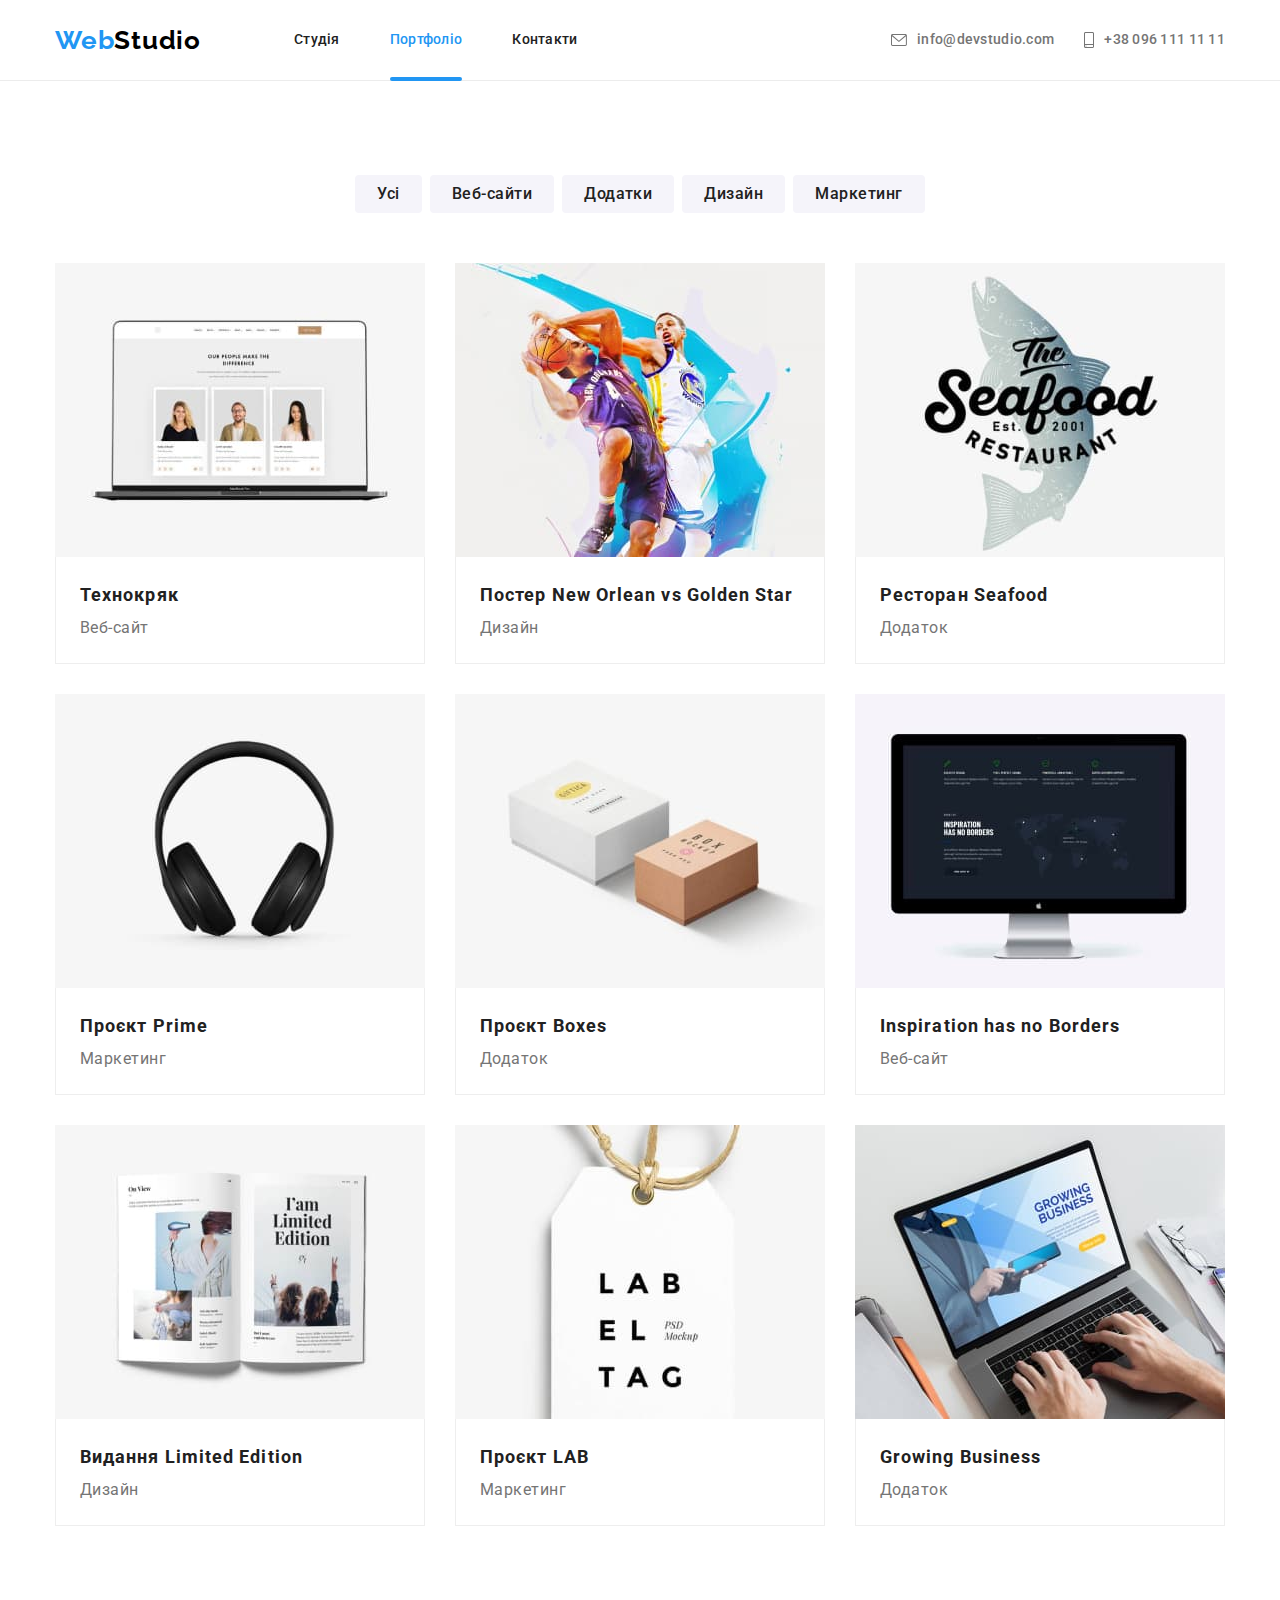
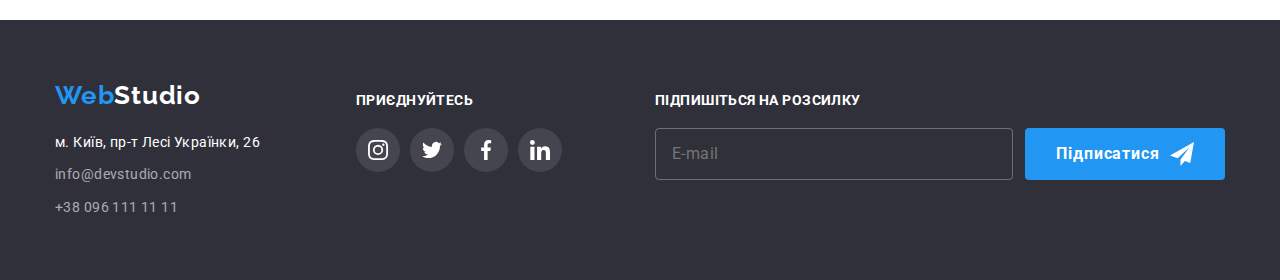
==== portfolio.html @ a0418345 "BEM subscribe classes" ====
<!DOCTYPE html>
<html lang="uk">
  <head>
    <meta charset="UTF-8" />
    <meta http-equiv="X-UA-Compatible" content="IE=edge" />
    <meta name="viewport" content="width=device-width, initial-scale=1.0" />
    <title>Портфоліо</title>
    <link
      rel="stylesheet"
      href="https://cdnjs.cloudflare.com/ajax/libs/modern-normalize/1.1.0/modern-normalize.min.css"
    />
    <link
      href="https://fonts.googleapis.com/css2?family=Raleway:wght@700&family=Roboto:wght@400;500;700;900&display=swap"
      rel="stylesheet"
    />
    <link rel="stylesheet" href="css/styles.css" />
  </head>
  <body>
    <header class="page-header">
      <div class="container page-header__container">
        <nav class="navigation">
          <a href="./index.html" class="logo"> Web<span class="logo--black-part">Studio</span> </a>

          <ul class="nav">
            <li class="nav__item">
              <a href="./index.html" class="nav__link">Студія</a>
            </li>
            <li class="nav__item">
              <a href="./portfolio.html" class="nav__link nav__link--current">Портфоліо</a>
            </li>
            <li class="nav__item"><a href="" class="nav__link">Контакти</a></li>
          </ul>
        </nav>

        <ul class="communication">
          <li class="communication__item">
            <a href="mailto:info@devstudio.com" class="communication__contact">
              <svg class="communication__icon" width="16px" height="12px">
                <use href="./images/icons.svg#envelope"></use></svg
              >info@devstudio.com</a
            >
          </li>
          <li class="communication__item">
            <a href="tel:+380961111111" class="communication__contact">
              <svg class="communication__icon" width="10px" height="16px">
                <use href="./images/icons.svg#smartphone"></use></svg
              >+38 096 111 11 11</a
            >
          </li>
        </ul>
      </div>
    </header>

    <!-- хххххххххххххххххххххххххх Головний контент сторінки хххххххххххххххххххххххххх -->
    <main>
      <section class="section">
        <div class="portfolio container">
          <h1 class="visually-hidden">Портфоліо</h1>

          <ul class="portfolio__filter">
            <li>
              <button type="button" class="portfolio__button">Усі</button>
            </li>
            <li>
              <button type="button" class="portfolio__button">Веб-сайти</button>
            </li>
            <li>
              <button type="button" class="portfolio__button">Додатки</button>
            </li>
            <li>
              <button type="button" class="portfolio__button">Дизайн</button>
            </li>
            <li>
              <button type="button" class="portfolio__button">Маркетинг</button>
            </li>
          </ul>

          <ul class="portfolio__list">
            <!-- хххххххххххххххххххххххххх -->
            <li class="portfolio__item">
              <div class="portfolio__overlay">
                <img
                  src="./images/web_tech-crack.jpg"
                  alt="Сторінка сайту зі списком людей"
                  width="370"
                  height="294"
                />
                <p class="portfolio__descr">
                  Ресурс пропонує комплексні пропозиції з різним рівнем функціоналу та сервісів. Все
                  це дозволить відвідувачу отримати вичерпні відомості про компанію чи приватну
                  особу.
                </p>
              </div>
              <div class="portfolio__label">
                <h2 class="portfolio__title">Технокряк</h2>
                <p class="portfolio__type">Веб-сайт</p>
              </div>
            </li>

            <!-- хххххххххххххххххххххххххх -->
            <li class="portfolio__item">
              <div class="portfolio__overlay">
                <img
                  src="./images/design_basketball-poster.jpg"
                  alt="Постер до змагань з баскетболу"
                  width="370"
                  height="294"
                />
                <p class="portfolio__descr">
                  Ресурс пропонує комплексні пропозиції з різним рівнем функціоналу та сервісів. Все
                  це дозволить відвідувачу отримати вичерпні відомості про компанію чи приватну
                  особу.
                </p>
              </div>
              <div class="portfolio__label">
                <h2 class="portfolio__title">Постер New Orlean vs Golden Star</h2>
                <p class="portfolio__type">Дизайн</p>
              </div>
            </li>

            <!-- хххххххххххххххххххххххххх -->
            <li class="portfolio__item">
              <div class="portfolio__overlay">
                <img
                  src="./images/application_seafood-restaurant.jpg"
                  alt="Логотип ресторану морської їжі"
                  width="370"
                  height="294"
                />
                <p class="portfolio__descr">
                  Ресурс пропонує комплексні пропозиції з різним рівнем функціоналу та сервісів. Все
                  це дозволить відвідувачу отримати вичерпні відомості про компанію чи приватну
                  особу.
                </p>
              </div>
              <div class="portfolio__label">
                <h2 class="portfolio__title">Ресторан Seafood</h2>
                <p class="portfolio__type">Додаток</p>
              </div>
            </li>

            <!-- хххххххххххххххххххххххххх -->
            <li class="portfolio__item">
              <div class="portfolio__overlay">
                <img
                  src="./images/marketing_prime-project.jpg"
                  alt="Чорні навушники"
                  width="370"
                  height="294"
                />
                <p class="portfolio__descr">
                  Ресурс пропонує комплексні пропозиції з різним рівнем функціоналу та сервісів. Все
                  це дозволить відвідувачу отримати вичерпні відомості про компанію чи приватну
                  особу.
                </p>
              </div>
              <div class="portfolio__label">
                <h2 class="portfolio__title">Проєкт Prime</h2>
                <p class="portfolio__type">Маркетинг</p>
              </div>
            </li>

            <!-- хххххххххххххххххххххххххх -->
            <li class="portfolio__item">
              <div class="portfolio__overlay">
                <img
                  src="./images/application_boxes-project.jpg"
                  alt="Дві мінімалістичні коробочки"
                  width="370"
                  height="294"
                />
                <p class="portfolio__descr">
                  Ресурс пропонує комплексні пропозиції з різним рівнем функціоналу та сервісів. Все
                  це дозволить відвідувачу отримати вичерпні відомості про компанію чи приватну
                  особу.
                </p>
              </div>
              <div class="portfolio__label">
                <h2 class="portfolio__title">Проєкт Boxes</h2>
                <p class="portfolio__type">Додаток</p>
              </div>
            </li>

            <!-- хххххххххххххххххххххххххх -->
            <li class="portfolio__item">
              <div class="portfolio__overlay">
                <img
                  src="./images/web_inspiration.jpg"
                  alt="Веб-сайт з крапками розташувань на мапі світу"
                  width="370"
                  height="294"
                />
                <p class="portfolio__descr">
                  Ресурс пропонує комплексні пропозиції з різним рівнем функціоналу та сервісів. Все
                  це дозволить відвідувачу отримати вичерпні відомості про компанію чи приватну
                  особу.
                </p>
              </div>
              <div class="portfolio__label">
                <h2 class="portfolio__title">Inspiration has no Borders</h2>
                <p class="portfolio__type">Веб-сайт</p>
              </div>
            </li>

            <!-- хххххххххххххххххххххххххх -->
            <li class="portfolio__item">
              <div class="portfolio__overlay">
                <img
                  src="./images/design_limited-edition.jpg"
                  alt="Відкритий журнал"
                  width="370"
                  height="294"
                />
                <p class="portfolio__descr">
                  Ресурс пропонує комплексні пропозиції з різним рівнем функціоналу та сервісів. Все
                  це дозволить відвідувачу отримати вичерпні відомості про компанію чи приватну
                  особу.
                </p>
              </div>
              <div class="portfolio__label">
                <h2 class="portfolio__title">Видання Limited Edition</h2>
                <p class="portfolio__type">Дизайн</p>
              </div>
            </li>

            <!-- хххххххххххххххххххххххххх -->
            <li class="portfolio__item">
              <div class="portfolio__overlay">
                <img
                  src="./images/marketing_lab-project.jpg"
                  alt="Біла бирка на мотузці"
                  width="370"
                  height="294"
                />
                <p class="portfolio__descr">
                  Ресурс пропонує комплексні пропозиції з різним рівнем функціоналу та сервісів. Все
                  це дозволить відвідувачу отримати вичерпні відомості про компанію чи приватну
                  особу.
                </p>
              </div>
              <div class="portfolio__label">
                <h2 class="portfolio__title">Проєкт LAB</h2>
                <p class="portfolio__type">Маркетинг</p>
              </div>
            </li>

            <!-- хххххххххххххххххххххххххх -->
            <li class="portfolio__item">
              <div class="portfolio__overlay">
                <img
                  src="./images/application_growing-business.jpg"
                  alt="Хтось друкує на сайті за ноутбуком"
                  width="370"
                  height="294"
                />
                <p class="portfolio__descr">
                  Ресурс пропонує комплексні пропозиції з різним рівнем функціоналу та сервісів. Все
                  це дозволить відвідувачу отримати вичерпні відомості про компанію чи приватну
                  особу.
                </p>
              </div>
              <div class="portfolio__label">
                <h2 class="portfolio__title">Growing Business</h2>
                <p class="portfolio__type">Додаток</p>
              </div>
            </li>
          </ul>
        </div>
      </section>
    </main>

    <!-- хххххххххххххххххххххххххх Підвал хххххххххххххххххххххххххх -->
    <footer class="page-footer">
      <div class="page-footer__container container">
        <div class="page-footer__address">
          <!-- хххххххххххххххххххххххххх Логотип -->
          <a href="./index.html" class="logo page-footer__logo">
            Web<span class="logo--white-part">Studio</span>
          </a>
          <address>
            <ul class="address__list">
              <!-- хххххххххххххххххххххххххх Розташування -->
              <li class="address__item">
                <a
                  href="https://www.google.com.ua/maps/search/м.+київ+пр-т+лесі+українки+26/@50.4266707,30.5363676,17z/data=!3m1!4b1?hl=uk"
                  target="_blank"
                  rel="noopener noreferrer"
                  class="address__location address__link"
                >
                  м. Київ, пр-т Лесі Українки, 26
                </a>
              </li>
              <!-- хххххххххххххххххххххххххх Контакти -->
              <li class="address__item">
                <a href="mailto:info@devstudio.com" class="address__link address__contact"
                  >info@devstudio.com</a
                >
              </li>
              <li class="address__item">
                <a href="tel:+380961111111" class="address__link address__contact"
                  >+38 096 111 11 11</a
                >
              </li>
            </ul>
          </address>
        </div>

        <!-- хххххххххххххххххххххххххх Приєднуйтесь -->
        <div class="page-footer__join">
          <h2 class="join__heading">приєднуйтесь</h2>
          <ul class="join-list">
            <!-- _______________instagram -->
            <li class="join__item">
              <a
                href="https://www.instagram.com/"
                target="_blank"
                rel="noopener noreferrer"
                class="join__link"
              >
                <svg class="join__icon">
                  <use href="./images/icons.svg#instagram" width="20px" height="20px"></use>
                </svg>
              </a>
            </li>
            <!-- _______________twitter -->
            <li class="join__item">
              <a
                href="https://twitter.com/"
                target="_blank"
                rel="noopener noreferrer"
                class="join__link"
              >
                <svg class="join__icon">
                  <use href="./images/icons.svg#twitter" width="20px" height="20px"></use>
                </svg>
              </a>
            </li>
            <!-- _______________facebook -->
            <li class="join__item">
              <a
                href="https://www.facebook.com/"
                target="_blank"
                rel="noopener noreferrer"
                class="join__link"
              >
                <svg class="join__icon">
                  <use href="./images/icons.svg#facebook" width="20px" height="20px"></use>
                </svg>
              </a>
            </li>
            <!-- _______________linkedin -->
            <li class="join__item">
              <a
                href="https://www.linkedin.com/"
                target="_blank"
                rel="noopener noreferrer"
                class="join__link"
              >
                <svg class="join__icon">
                  <use href="./images/icons.svg#linkedin" width="20px" height="20px"></use>
                </svg>
              </a>
            </li>
          </ul>
        </div>

        <!--  Підпишіться на розсилку  -->
        <div class="third-footer-container">
          <h2 class="subscribe-title">Підпишіться на розсилку</h2>

          <form class="subscribe-form">
            <label for="subscribe-email"></label>
            <input
              type="email"
              name="email"
              id="subscribe-email"
              placeholder="E-mail"
              class="subscribe-field"
            />
            <button type="submit" class="subscribe-button">
              <span>Підписатися</span>
              <svg class="send-icon">
                <use href="./images/icons.svg#send"></use>
              </svg>
            </button>
          </form>
        </div>
      </div>
    </footer>
  </body>
</html>
---- css/styles.css ----
/* css змінні */
:root {
  --main-color: #212121;
  --minor-color: #757575;
  --blue-accent: #2196f3;
  --bg-accent: #f5f4fa;

  --logo-white: #ffffff;
  --hover-text-accent: #ffffff;
  --secondary-bg: #2f303a;
  /* ----- */
  --transition: 250ms cubic-bezier(0.4, 0, 0.2, 1);
}

/* Анімація "літачок" */
@keyframes plane {
  0% {
    transform: translate(0);
    rotate: 0deg;
  }
  25% {
    transform: translate(200px, 80px);
    rotate: -90deg;
  }
  50% {
    transform: translate(200px, 80px);
    rotate: -180deg;
  }
  65% {
    transform: translate(150px, 65px);
    rotate: -240deg;
  }
  100% {
    transform: translate(0);
    rotate: -360deg;
  }
}

body {
  background-color: #ffffff;
  color: #212121;
  font-family: 'Roboto', sans-serif;
}

/* Сховані елементи */

.visually-hidden {
  /* display: none; */
  position: absolute;
  white-space: nowrap;
  width: 1px;
  height: 1px;
  overflow: hidden;
  border: 0;
  padding: 0;
  /* clip: rect(0 0 0 0); */
  /* clip-path: inset(50%); */
  margin: -1px;
}

.container {
  width: 100%;
  max-width: 1200px;
  margin: 0 auto;
  padding-right: 15px;
  padding-left: 15px;

  /* outline: 1px solid tomato; */
}

.section {
  padding-top: 94px;
  padding-bottom: 94px;

  /* outline: 1px solid chartreuse; */
}

/* Скидання параметрів елементів */
h1,
h2,
h3,
p {
  margin-top: 0;
  margin-bottom: 0;
}

ul,
li {
  margin-top: 0;
  margin-bottom: 0;
  padding-left: 0;
  list-style: none;
}

img {
  display: block;
}

/* --------------------Шапка сайту-------------------- */

.page-header {
  border-bottom: 1px solid #ececec;
}

.page-header__container {
  display: flex;
  justify-content: space-between;
  align-items: center;
}

.navigation {
  display: flex;
  align-items: center;
}

.logo {
  margin-right: 93px;

  text-decoration: none;
  font-family: 'Raleway', sans-serif;
  font-weight: 700;
  font-size: 26px;
  line-height: 1.19;
  letter-spacing: 0.03em;
  color: var(--blue-accent);
}

.logo--black-part {
  color: #000000;
}

.nav {
  display: flex;
  gap: 50px;
}

.nav__item {
  position: relative;
}

.nav__link {
  display: inline-block;
  padding-top: 32px;
  padding-bottom: 32px;

  font-weight: 500;
  font-size: 14px;
  line-height: 1.14;
  letter-spacing: 0.02em;
  text-decoration: none;
  color: var(--main-color);

  transition-property: color;
  transition-duration: 250ms;
  transition-timing-function: cubic-bezier(0.4, 0, 0.2, 1);
}

.nav__link:hover,
.nav__link:focus {
  color: var(--blue-accent);
}

.nav__link--current {
  color: var(--blue-accent);
}

.nav__link--current::after {
  content: '';

  position: absolute;
  bottom: -1px;
  left: 0;

  border-radius: 2px;
  width: 100%;
  height: 4px;

  background-color: var(--blue-accent);
}

.communication {
  display: flex;
  gap: 30px;
}

.communication__contact {
  font-weight: 500;
  font-size: 14px;
  line-height: 1.14;
  letter-spacing: 0.02em;
  text-decoration: none;

  color: var(--minor-color);
  display: flex;
  align-items: center;

  transition-property: color;
  transition-duration: 250ms;
  transition-timing-function: cubic-bezier(0.4, 0, 0.2, 1);
}

.communication__contact:hover,
.communication__contact:focus {
  color: var(--blue-accent);
}

.communication__icon {
  display: inline-block;
  margin-right: 10px;

  fill: var(--minor-color);

  transition-property: fill;
  transition-duration: 250ms;
  transition-timing-function: cubic-bezier(0.4, 0, 0.2, 1);
}

.communication__contact:hover .communication__icon,
.communication__contact:focus .communication__icon {
  fill: var(--blue-accent);
}

/* ---------- Головний контент студії ---------- */

/* ---------- Герой Hero */

.hero {
  margin-right: auto;
  margin-left: auto;
  max-width: 1600px;
  width: 100%;
  padding-top: 200px;
  padding-bottom: 200px;

  text-align: center;
  background-color: var(--secondary-bg);
  background-image: url(../images/team-work-bg.jpg),
    linear-gradient(to top, rgba(47, 48, 58, 0.4), rgba(47, 48, 58, 0.4));
  background-size: cover;
  background-repeat: no-repeat;
  background-position: right 50% bottom 50%;
}

.hero__heading {
  margin-top: 0;
  margin-bottom: 30px;

  color: var(--hover-text-accent);
  font-style: normal;
  font-weight: 900;
  font-size: 44px;
  line-height: 1.36;
  text-align: center;
  letter-spacing: 0.06em;
  text-transform: uppercase;
}

.hero__button {
  padding: 10px 32px;
  border: none;

  border-radius: 4px;
  font-family: inherit;
  font-weight: 700;
  font-size: 16px;
  line-height: 30px;
  text-align: center;
  letter-spacing: 0.06em;
  box-shadow: 0px 4px 4px rgba(0, 0, 0, 0.15);
  background-color: var(--blue-accent);
  color: var(--hover-text-accent);

  cursor: pointer;
  transition-property: background-color, color;
  transition-duration: 250ms;
  transition-timing-function: cubic-bezier(0.4, 0, 0.2, 1);
}

.hero__button:focus,
.hero__button:hover {
  background-color: #f5f4fa;
  color: inherit;
}

/* ---------- Особливості Features */

.features__list {
  display: flex;
  justify-content: space-between;
}

.features__item:not(:last-child) {
  margin-right: 30px;
}

.features__image-wrap {
  width: 270px;
  height: 120px;
  margin-bottom: 30px;
  padding: 25px 100px;
  border-radius: 4px;

  background-color: #f5f4fa;
}

.features__label {
  font-weight: 700;
  font-size: 14px;
  line-height: 16px;
  letter-spacing: 0.03em;
  text-transform: uppercase;
  color: var(--main-color);

  margin: 0;
  padding: 0;
}

.features__descr {
  font-weight: 400;
  font-size: 14px;
  line-height: 1.71;
  letter-spacing: 0.03em;
  color: var(--minor-color);

  margin-top: 10px;
  margin-bottom: 0;
  padding: 0;
}

/* ---------- Спеціалізації Specialization */

.specialization {
  padding-top: 0;
}

.specialization__container {
  flex-direction: column;
}

.specialization__heading {
  font-style: normal;
  font-weight: 700;
  font-size: 36px;
  line-height: 1.16;
  text-align: center;
  letter-spacing: 0.03em;
  color: var(--main-color);

  margin: 0;
}

.specialization__list {
  display: flex;
  gap: 30px;
  margin-top: 50px;
}

.specialization__item {
  position: relative;

  padding: 0;
}

.specialization__overlay {
  position: absolute;
  bottom: 0;
  left: 0;

  display: flex;
  justify-content: center;
  align-items: center;

  width: 100%;
  height: 70px;

  background-color: rgba(47, 48, 58, 0.8);
}

.specialization__label {
  font-weight: 700;
  font-size: 14px;
  line-height: 16px;
  text-align: center;
  letter-spacing: 0.03em;
  text-transform: uppercase;

  color: #ffffff;
}

/* ---------- Команда Team */

.team {
  background-color: var(--bg-accent);
}

.team__container {
  flex-direction: column;
}

.team__heading {
  font-style: normal;
  font-weight: 700;
  font-size: 36px;
  line-height: 1.16;
  text-align: center;
  letter-spacing: 0.03em;
  color: var(--main-color);

  margin-bottom: 50px;
}

.team__list {
  display: flex;
  justify-content: space-between;
  gap: 30px;
}

.team__member {
  background-color: var(--hover-text-accent);
  box-shadow: 0px 1px 3px rgba(0, 0, 0, 0.12), 0px 1px 1px rgba(0, 0, 0, 0.14),
    0px 2px 1px rgba(0, 0, 0, 0.2);
  border-radius: 0px 0px 4px 4px;
}

.team__card {
  padding: 30px;
}

.team__name {
  font-style: normal;
  font-weight: 500;
  font-size: 16px;
  line-height: 1.18;
  text-align: center;
  letter-spacing: 0.03em;
  color: var(--main-color);

  margin-bottom: 10px;
}

.team__position {
  font-weight: 400;
  font-size: 16px;
  line-height: 19px;
  text-align: center;
  letter-spacing: 0.03em;
  color: var(--minor-color);

  margin-bottom: 16px;
}

/* xxxxx xxxxx Іконки соц-мереж команди */

.team__soc-list {
  display: flex;
  justify-content: center;
  gap: 10px;
}

/* .team__soc-network {
  display: flex;
  justify-content: center;
  align-items: center;
  background-color: teal;
} */

.team__soc-link {
  display: flex;
  justify-content: center;
  align-items: center;

  width: 44px;
  height: 44px;
  border-radius: 50%;

  /* background-color: tomato; */

  transition-property: background-color;
  transition-duration: 250ms;
  transition-timing-function: cubic-bezier(0.4, 0, 0.2, 1);
}

.team__soc-link:hover,
.team__soc-link:focus {
  background-color: var(--blue-accent);
}

.team__soc-icon {
  width: 20px;
  height: 20px;

  fill: #afb1b8;

  transition-property: fill;
  transition-duration: 250ms;
  transition-timing-function: cubic-bezier(0.4, 0, 0.2, 1);
}

.team__soc-link:hover .team__soc-icon,
.team__soc-link:focus .team__soc-icon {
  fill: white;
}

/* ---------- Клієнти Clients */

.clients__heading {
  font-style: normal;
  font-weight: 700;
  font-size: 36px;
  line-height: 1.16;
  text-align: center;
  letter-spacing: 0.03em;
  color: var(--main-color);

  margin-bottom: 50px;
}

.clients__list {
  display: flex;
  justify-content: center;
  gap: 30px;
}

.clients__link {
  width: 170px;
  height: 92px;
  display: flex;
  justify-content: center;
  align-items: center;
  border-radius: 4px;
  border: #afb1b8 solid 1px;

  transition-property: border-color;
  transition-duration: 250ms;
  transition-timing-function: cubic-bezier(0.4, 0, 0.2, 1);
}

.clients__logo {
  width: 160px;
  height: 60px;

  fill: #afb1b8;

  transition-property: fill;
  transition-duration: 250ms;
  transition-timing-function: cubic-bezier(0.4, 0, 0.2, 1);
}

.clients__link:hover,
.clients__link:focus {
  border: var(--blue-accent) 1px solid;
}

.clients__link:hover .clients__logo,
.clients__link:focus .clients__logo {
  fill: var(--blue-accent);
}

/* ---------- Головний контент портфоліо ---------- */

.portfolio {
  display: flex;
  flex-direction: column;
}

/* __________ Фільтр */

.portfolio__filter {
  display: flex;
  justify-content: center;
  gap: 8px;
}

.portfolio__button {
  padding: 6px 22px;

  font-family: inherit;
  font-weight: 500;
  font-size: 16px;
  line-height: 1.62;
  text-align: center;
  letter-spacing: 0.03em;
  color: var(--main-color);
  background-color: var(--bg-accent);
  border: none;
  border-radius: 4px;

  cursor: pointer;
  transition-property: color, background-color, box-shadow;
  transition-duration: 250ms;
  transition-timing-function: cubic-bezier(0.4, 0, 0.2, 1);
}

.portfolio__button:hover,
.portfolio__button:focus {
  background-color: var(--blue-accent);
  color: var(--hover-text-accent);
  box-shadow: 0px 3px 1px rgba(0, 0, 0, 0.1), 0px 1px 2px rgba(0, 0, 0, 0.08),
    0px 2px 2px rgba(0, 0, 0, 0.12);
}

/* __________ Портфоліо */

.portfolio__list {
  margin-top: 50px;
  display: flex;
  flex-wrap: wrap;
  gap: 30px;
}

.portfolio__item {
  flex-basis: calc((100% - 68px) / 3);

  transition-property: box-shadow;
  transition-duration: 250ms;
  transition-timing-function: cubic-bezier(0.4, 0, 0.2, 1);
}

.portfolio__item:hover {
  box-shadow: 0px 1px 1px rgba(0, 0, 0, 0.12), 0px 4px 4px rgba(0, 0, 0, 0.06),
    1px 4px 6px rgba(0, 0, 0, 0.16);
}

.portfolio__overlay {
  position: relative;

  overflow: hidden;
}

.portfolio__descr {
  position: absolute;
  top: 0;
  left: 0;
  transform: translateY(101%);

  width: 100%;
  height: 100%;
  padding: 63px 24px;

  font-weight: 400;
  font-size: 18px;
  line-height: calc(28 / 18);
  letter-spacing: 0.03em;

  color: #ffffff;
  background-color: rgba(33, 150, 243, 0.9);

  transition-property: transform;
  transition-duration: 250ms;
  transition-timing-function: cubic-bezier(0.4, 0, 0.2, 1);
}

.portfolio__item:hover .portfolio__descr {
  transform: translateY(0%);
}

.portfolio__label {
  padding: 20px 24px;
  border: 1px solid #eeeeee;
  border-top: none;
}

.portfolio__title {
  font-weight: 700;
  font-size: 18px;
  line-height: 2;
  letter-spacing: 0.06em;
}

.portfolio__type {
  color: var(--minor-color);
  font-size: 16px;
  line-height: 1.87;
  letter-spacing: 0.03em;
}

/* ---------- Підвал Footer ---------- */

.page-footer {
  background-color: var(--secondary-bg);
  padding-top: 60px;
  padding-bottom: 60px;
}

.page-footer__container {
  display: flex;
}

.page-footer__address {
  display: flex;
  flex-direction: column;

  max-width: 231px;
  width: 100%;
}

.page-footer__logo {
  display: block;
  margin-bottom: 20px;
}

.logo--white-part {
  color: var(--logo-white);
}

.address__item:not(:last-child) {
  margin-bottom: 9px;
}

.address__link {
  text-decoration: none;
  font-style: normal;
  font-weight: 400;
  font-size: 14px;
  line-height: 1.71;
  letter-spacing: 0.03em;

  transition-property: color;
  transition-duration: 250ms;
  transition-timing-function: cubic-bezier(0.4, 0, 0.2, 1);
}

.address__link:focus,
.address__link:hover {
  color: var(--blue-accent);
}

.address__location {
  color: #ffffff;
}

.address__contact {
  color: rgba(255, 255, 255, 0.6);
}

/* Приєднуйтесь */

.page-footer__join {
  margin-top: 12px;
  margin-left: 70px;
}

.join__heading {
  font-weight: 700;
  font-size: 14px;
  line-height: 16px;
  letter-spacing: 0.03em;
  text-transform: uppercase;

  color: #ffffff;
  margin-bottom: 20px;
}

.join-list {
  display: flex;
  gap: 10px;
}

.join__link {
  display: flex;
  width: 44px;
  height: 44px;
  background-color: rgba(255, 255, 255, 0.1);
  border-radius: 50%;
  justify-content: center;
  align-items: center;

  transition-property: background-color;
  transition-duration: 250ms;
  transition-timing-function: cubic-bezier(0.4, 0, 0.2, 1);
}

.join__link:hover,
.join__link:focus {
  background-color: var(--blue-accent);
}

.join__icon {
  width: 20px;
  height: 20px;
  fill: #ffffff;
}

/* ---------- Підпишіться на розсилку ---------- */

.third-footer-container {
  margin-left: 93px;
  margin-top: 12px;

  width: 100%;
}

.subscribe-title {
  margin-bottom: 20px;

  font-size: 14px;
  line-height: calc(16 / 14);
  letter-spacing: 0.03em;
  text-transform: uppercase;
  color: #ffffff;
}

.subscribe-form {
  display: flex;
  justify-content: space-between;
}

.subscribe-field {
  margin-right: 12px;
  padding: 15px 16px;
  width: 358px;

  font-size: 16px;
  line-height: calc(20 / 16);
  letter-spacing: 0.03em;
  color: rgba(255, 255, 255);

  border: 1px solid rgba(255, 255, 255, 0.3);
  border-radius: 4px;
  background-color: transparent;

  transition-property: border;
  transition-duration: 250ms;
  transition-timing-function: var(--transition);
}

.subscribe-field:focus {
  outline: transparent;
  border: 1px solid var(--blue-accent);
}

.subscribe-button {
  display: flex;
  justify-content: center;
  align-items: center;

  width: 200px;
  padding: 10px 28px;
  border-radius: 4px;
  border: none;

  font-weight: 700;
  font-size: 16px;
  line-height: 30px;
  letter-spacing: 0.06em;
  background-color: var(--blue-accent);
  color: #ffffff;

  cursor: pointer;
  transition-property: background-color, border;
  transition-duration: 250ms;
  transition-timing-function: var(--transition);
}

.subscribe-button:hover,
.subscribe-button:focus {
  background-color: rgba(255, 255, 255, 0.1);
}

.subscribe-button:focus {
  outline: transparent;
  border: 1px solid var(--blue-accent);
}

.send-icon {
  margin-left: 10px;
  width: 24px;
  height: 24px;

  fill: #ffffff;

  transform-origin: center;
  transition-property: fill;
  transition-duration: 250ms;
  transition-timing-function: var(--transition);
}

.subscribe-button:hover .send-icon {
  fill: var(--blue-accent);
}

.subscribe-button:focus .send-icon {
  fill: var(--blue-accent);

  animation-name: plane;
  animation-duration: 1750ms;
  animation-timing-function: linear;
  animation-fill-mode: forwards;
}

/* ----------------------Модальне вікно */

.backdrop {
  position: fixed;
  top: 0;
  left: 0;

  width: 100%;
  height: 100%;
  background-color: rgba(0, 0, 0, 0.2);

  transition-property: visibility, opacity;
  transition-duration: 250ms;
  transition-timing-function: cubic-bezier(0.4, 0, 0.2, 1);
}

.backdrop.is-hidden {
  visibility: hidden;
  opacity: 0;
  pointer-events: none;

  transition-property: visibility, opacity;
  transition-duration: 250ms;
  transition-timing-function: cubic-bezier(0.4, 0, 0.2, 1);
}

.backdrop.is-hidden .modal {
  transform: translate(100%, -100%) rotate(360deg) scale(0);
}

.modal {
  position: absolute;
  top: 50%;
  left: 50%;
  transform: translate(-50%, -50%);

  padding: 40px;
  width: 528px;
  min-height: 581px;

  background-color: #ffffff;
  border-radius: 4px;

  transition: transform var(--transition);
}

.modal-close-button {
  position: absolute;
  top: 8px;
  right: 8px;

  display: flex;
  justify-content: center;
  align-items: center;

  width: 30px;
  height: 30px;

  /* background-color: teal; */
  border-width: 1px;
  border-style: solid;
  border-color: rgba(0, 0, 0, 0.1);
  background-color: #fff;
  border-radius: 50%;
  cursor: pointer;

  transition-property: background-color;
  transition-duration: 250ms;
  transition-timing-function: var(--transition);
}

.close-icon {
  width: 18px;
  height: 18px;

  fill: #000000;

  transition-property: fill;
  transition-duration: 250ms;
  transition-timing-function: var(--transition);
}

.modal-close-button:hover,
.modal-close-button:focus {
  background-color: #ffffff;
}

.modal-close-button:hover .close-icon,
.modal-close-button:focus .close-icon {
  fill: var(--blue-accent);
}

/* ---------------- Форми модалки ---------------- */

.modal-title {
  margin-bottom: 12px;
  /* font-weight: 700; */
  font-size: 20px;
  line-height: calc(23 / 20);
  text-align: center;
  letter-spacing: 0.03em;
}

.form-wrap {
  position: relative;

  display: flex;
  flex-direction: column;
}

.form-wrap:not(:last-child) {
  margin-bottom: 10px;
}

.label-title {
  margin-bottom: 4px;

  font-weight: 400;
  font-size: 12px;
  line-height: 14px;
  letter-spacing: 0.01em;
  color: var(--minor-color);
}

.input-wrap {
  position: relative;

  /* width: 100%; */
}

.input-field {
  padding: 11px 42px;
  border: 1px solid rgba(33, 33, 33, 0.2);
  border-radius: 4px;
  width: 100%;

  transition-property: border;
  transition-duration: 250ms;
  transition-timing-function: var(--transition);
}

.input-field:focus {
  outline: transparent;
  border: 1px solid var(--blue-accent);
}

.input-icon {
  position: absolute;
  bottom: 50%;
  left: 12px;
  width: 18px;
  height: 18px;

  transform: translateY(50%);

  transition-property: fill;
  transition-duration: 250ms;
  transition-timing-function: var(--transition);
}

.input-field:focus + .input-icon {
  fill: var(--blue-accent);
}

/* Коментар Comment */

.form-wrap:nth-child(4) {
  margin-bottom: 20px;
}

.comment-box {
  height: 120px;
  padding: 12px 16px;
  resize: none;
  border: 1px solid rgba(33, 33, 33, 0.2);
  border-radius: 4px;

  font-weight: 400;
  font-size: 12px;
  line-height: calc(14 / 12);
  letter-spacing: 0.01em;
  color: rgba(117, 117, 117);

  transition-property: border;
  transition-duration: 250ms;
  transition-timing-function: var(--transition);
}

.comment-box::placeholder {
  color: rgba(117, 117, 117, 0.5);
}

.comment-box:focus {
  outline: transparent;
  border: 1px solid var(--blue-accent);
}

/* Чекбокс Checkbox */

.checkbox-wrap {
  text-align: center;
  margin-bottom: 30px;

  user-select: none;
}

.checkbox-label {
  color: var(--minor-color);
  font-weight: 400;
  font-size: 14px;
  line-height: 1.71;
  letter-spacing: 0.03em;
}

.checkbox-tick.visually-hidden {
  transform: translate(9px, 20px);
}

.check-back {
  display: inline-flex;
  justify-content: center;
  align-items: center;

  margin-right: 3px;
  width: 16px;
  height: 15px;
  border-radius: 4px;
  border: 2px solid #000000;

  background-color: transparent;
}

.checkbox-tick:checked + .check-back {
  border-color: var(--blue-accent);
  background-color: var(--blue-accent);
}

.checkbox-icon {
  fill: transparent;
  width: 100%;
  height: 100%;
}

.checkbox-tick:checked + .check-back svg {
  fill: #ffffff;
}

.checkbox-policy {
  font-weight: 400;
  font-size: 14px;
  line-height: 1.71;
  letter-spacing: 0.03em;
  color: var(--blue-accent);
}

/* Submit button Кнопка підтвердження btn */

.modal-submit-button {
  display: block;
  margin-left: auto;
  margin-right: auto;
  padding: 10px 52px;
  border-radius: 4px;
  border: none;

  font-weight: 700;
  font-size: 16px;
  line-height: calc(30 / 16);
  letter-spacing: 0.06em;
  background-color: var(--blue-accent);
  color: #ffffff;
  box-shadow: 0px 4px 4px rgba(0, 0, 0, 0.15);

  cursor: pointer;
}
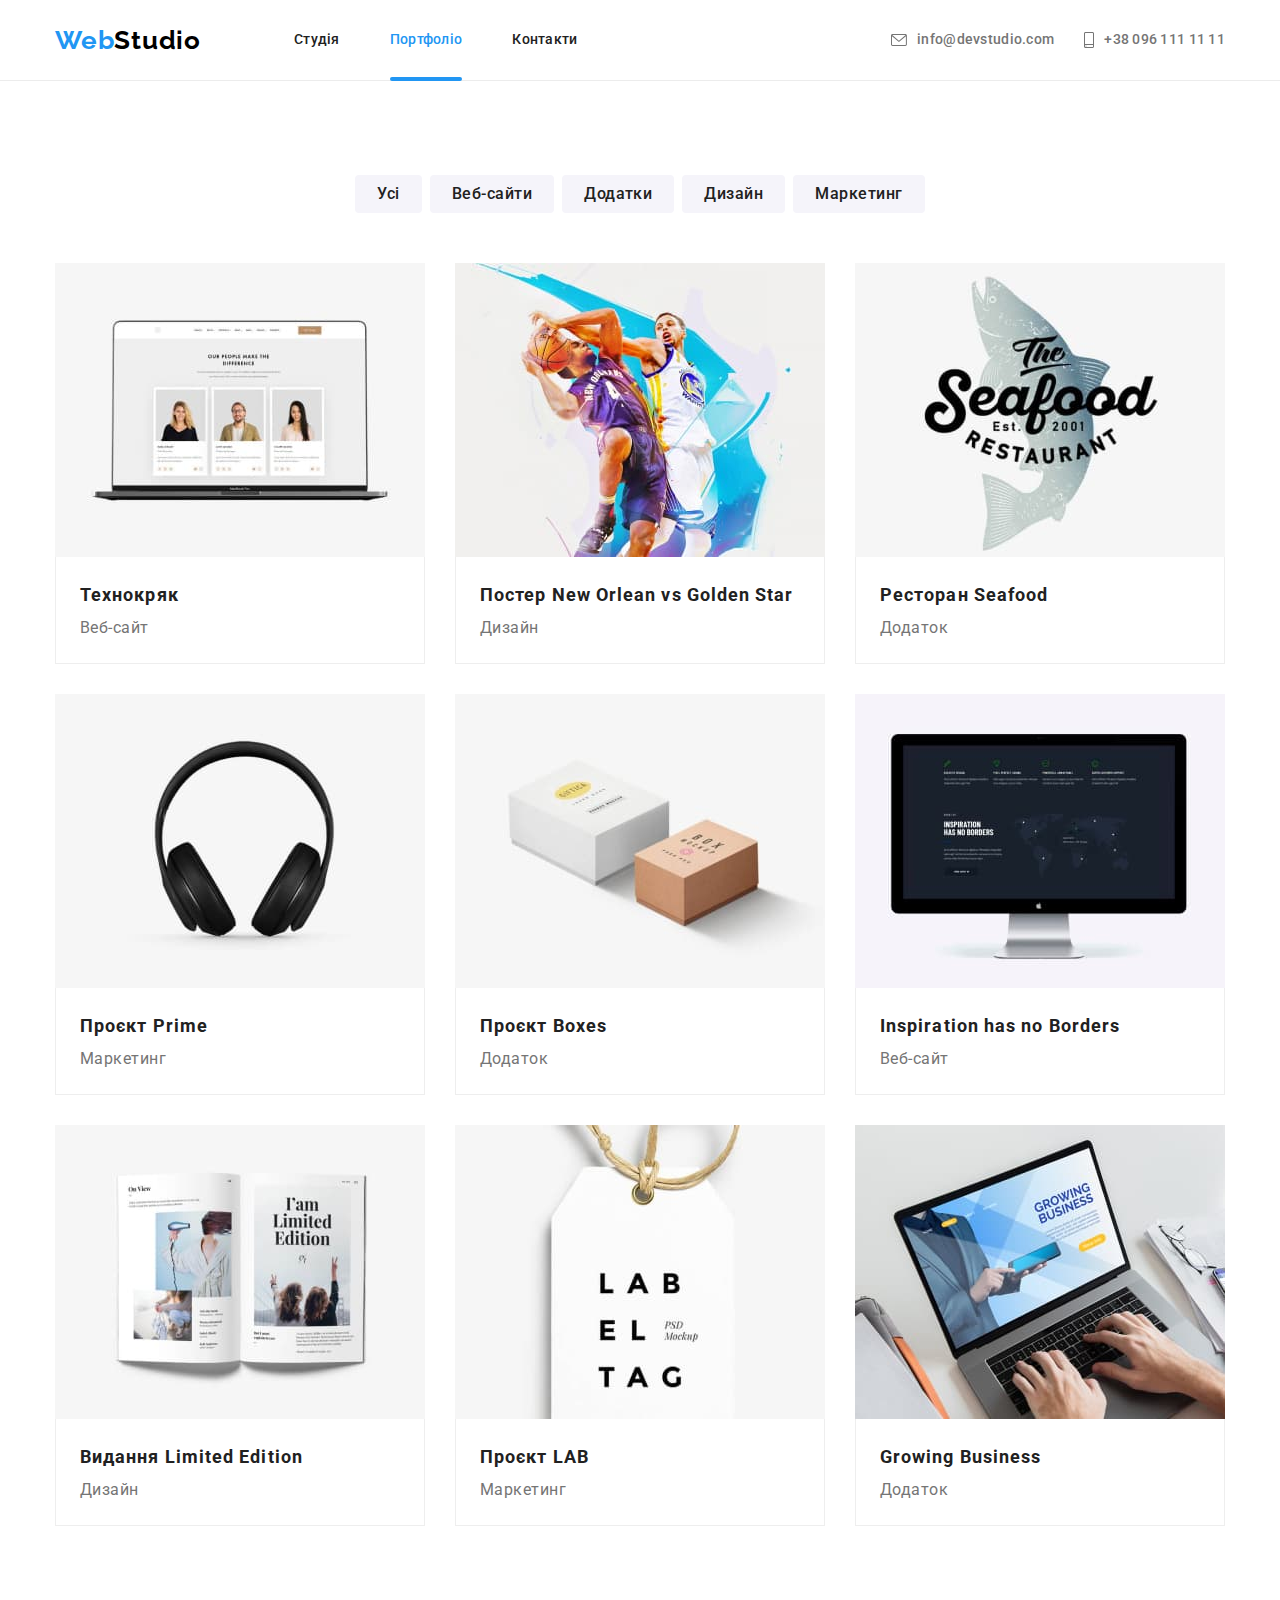
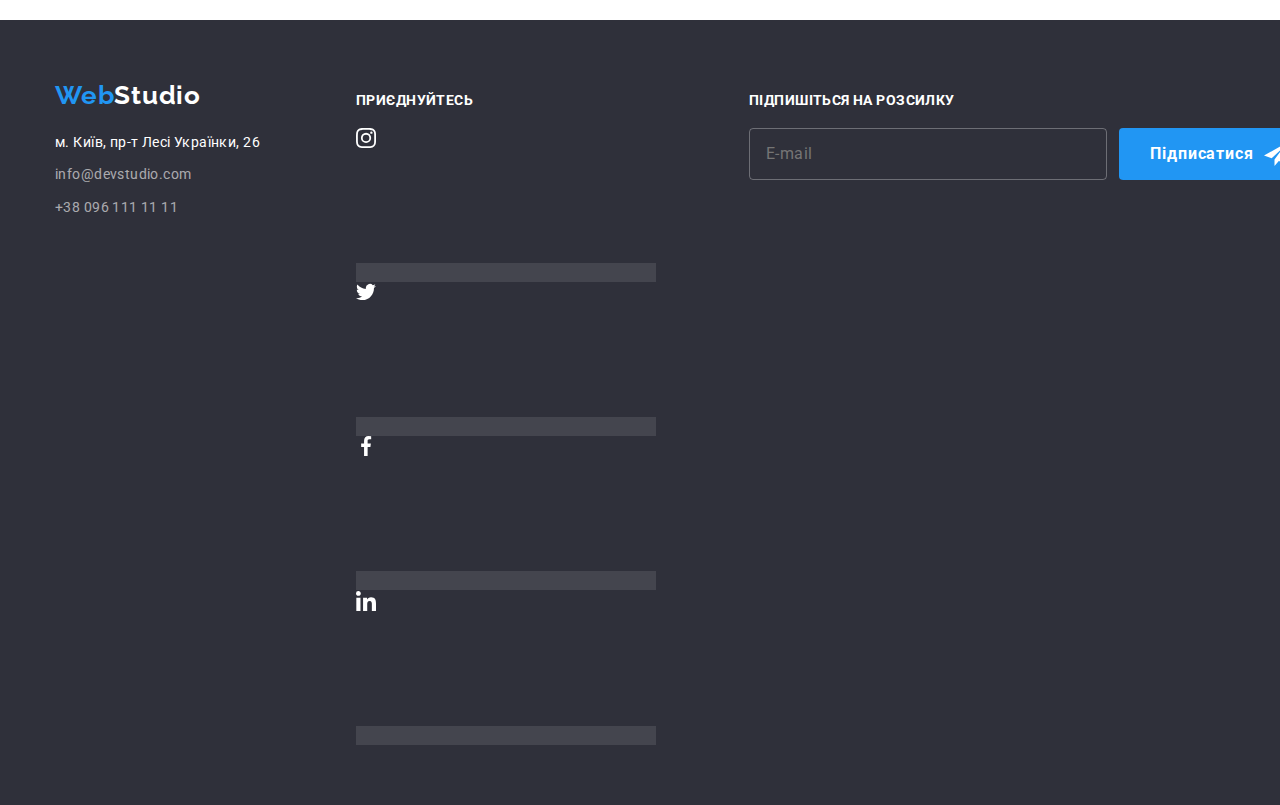
==== commit e29a0ba4: "соціальні мережі в компоненти" ====
--- a/portfolio.html
+++ b/portfolio.html
@@ -13,6 +13,7 @@
       href="https://fonts.googleapis.com/css2?family=Raleway:wght@700&family=Roboto:wght@400;500;700;900&display=swap"
       rel="stylesheet"
     />
+    <link rel="stylesheet" href="./css/main.min.css" />
     <link rel="stylesheet" href="css/styles.css" />
   </head>
   <body>
@@ -54,30 +55,30 @@
     <!-- хххххххххххххххххххххххххх Головний контент сторінки хххххххххххххххххххххххххх -->
     <main>
       <section class="section">
-        <div class="portfolio container">
+        <div class="container portfolio__container">
           <h1 class="visually-hidden">Портфоліо</h1>
 
-          <ul class="portfolio__filter">
-            <li>
-              <button type="button" class="portfolio__button">Усі</button>
-            </li>
-            <li>
-              <button type="button" class="portfolio__button">Веб-сайти</button>
-            </li>
-            <li>
-              <button type="button" class="portfolio__button">Додатки</button>
-            </li>
-            <li>
-              <button type="button" class="portfolio__button">Дизайн</button>
-            </li>
-            <li>
-              <button type="button" class="portfolio__button">Маркетинг</button>
+          <ul class="filter">
+            <li>
+              <button type="button" class="filter__button button">Усі</button>
+            </li>
+            <li>
+              <button type="button" class="filter__button button">Веб-сайти</button>
+            </li>
+            <li>
+              <button type="button" class="filter__button button">Додатки</button>
+            </li>
+            <li>
+              <button type="button" class="filter__button button">Дизайн</button>
+            </li>
+            <li>
+              <button type="button" class="filter__button button">Маркетинг</button>
             </li>
           </ul>
 
-          <ul class="portfolio__list">
-            <!-- хххххххххххххххххххххххххх -->
-            <li class="portfolio__item">
+          <ul class="portfolio">
+            <!-- хххххххххххххххххххххххххх -->
+            <li class="portfolio__card">
               <div class="portfolio__overlay">
                 <img
                   src="./images/web_tech-crack.jpg"
@@ -98,7 +99,7 @@
             </li>
 
             <!-- хххххххххххххххххххххххххх -->
-            <li class="portfolio__item">
+            <li class="portfolio__card">
               <div class="portfolio__overlay">
                 <img
                   src="./images/design_basketball-poster.jpg"
@@ -119,7 +120,7 @@
             </li>
 
             <!-- хххххххххххххххххххххххххх -->
-            <li class="portfolio__item">
+            <li class="portfolio__card">
               <div class="portfolio__overlay">
                 <img
                   src="./images/application_seafood-restaurant.jpg"
@@ -140,7 +141,7 @@
             </li>
 
             <!-- хххххххххххххххххххххххххх -->
-            <li class="portfolio__item">
+            <li class="portfolio__card">
               <div class="portfolio__overlay">
                 <img
                   src="./images/marketing_prime-project.jpg"
@@ -161,7 +162,7 @@
             </li>
 
             <!-- хххххххххххххххххххххххххх -->
-            <li class="portfolio__item">
+            <li class="portfolio__card">
               <div class="portfolio__overlay">
                 <img
                   src="./images/application_boxes-project.jpg"
@@ -182,7 +183,7 @@
             </li>
 
             <!-- хххххххххххххххххххххххххх -->
-            <li class="portfolio__item">
+            <li class="portfolio__card">
               <div class="portfolio__overlay">
                 <img
                   src="./images/web_inspiration.jpg"
@@ -203,7 +204,7 @@
             </li>
 
             <!-- хххххххххххххххххххххххххх -->
-            <li class="portfolio__item">
+            <li class="portfolio__card">
               <div class="portfolio__overlay">
                 <img
                   src="./images/design_limited-edition.jpg"
@@ -224,7 +225,7 @@
             </li>
 
             <!-- хххххххххххххххххххххххххх -->
-            <li class="portfolio__item">
+            <li class="portfolio__card">
               <div class="portfolio__overlay">
                 <img
                   src="./images/marketing_lab-project.jpg"
@@ -245,7 +246,7 @@
             </li>
 
             <!-- хххххххххххххххххххххххххх -->
-            <li class="portfolio__item">
+            <li class="portfolio__card">
               <div class="portfolio__overlay">
                 <img
                   src="./images/application_growing-business.jpg"
@@ -270,11 +271,11 @@
     </main>
 
     <!-- хххххххххххххххххххххххххх Підвал хххххххххххххххххххххххххх -->
-    <footer class="page-footer">
-      <div class="page-footer__container container">
-        <div class="page-footer__address">
+    <footer class="footer">
+      <div class="footer__container container">
+        <div class="address">
           <!-- хххххххххххххххххххххххххх Логотип -->
-          <a href="./index.html" class="logo page-footer__logo">
+          <a href="./index.html" class="logo footer__logo">
             Web<span class="logo--white-part">Studio</span>
           </a>
           <address>
@@ -306,9 +307,9 @@
         </div>
 
         <!-- хххххххххххххххххххххххххх Приєднуйтесь -->
-        <div class="page-footer__join">
+        <div class="join">
           <h2 class="join__heading">приєднуйтесь</h2>
-          <ul class="join-list">
+          <ul class="join__list">
             <!-- _______________instagram -->
             <li class="join__item">
               <a
@@ -365,21 +366,21 @@
         </div>
 
         <!--  Підпишіться на розсилку  -->
-        <div class="third-footer-container">
-          <h2 class="subscribe-title">Підпишіться на розсилку</h2>
-
-          <form class="subscribe-form">
+        <div class="subscribe">
+          <h2 class="subscribe__heading">Підпишіться на розсилку</h2>
+
+          <form class="subscribe__form">
             <label for="subscribe-email"></label>
             <input
               type="email"
               name="email"
               id="subscribe-email"
               placeholder="E-mail"
-              class="subscribe-field"
+              class="subscribe__field"
             />
-            <button type="submit" class="subscribe-button">
+            <button type="submit" class="subscribe__button button">
               <span>Підписатися</span>
-              <svg class="send-icon">
+              <svg class="subscribe__icon">
                 <use href="./images/icons.svg#send"></use>
               </svg>
             </button>
--- a/css/main.min.css
+++ b/css/main.min.css
@@ -0,0 +1 @@
+body{background-color:#fff;color:#212121;font-family:"Roboto",sans-serif}@keyframes plane{0%{transform:translate(0);rotate:0deg}25%{transform:translate(200px, 80px);rotate:-90deg}50%{transform:translate(200px, 80px);rotate:-180deg}65%{transform:translate(150px, 65px);rotate:-240deg}100%{transform:translate(0);rotate:-360deg}}.section{padding-top:94px;padding-bottom:94px}h1,h2,h3,p{margin-top:0;margin-bottom:0}ul,li{margin-top:0;margin-bottom:0;padding-left:0;list-style:none}img{display:block}.container{width:100%;max-width:1200px;margin:0 auto;padding-right:15px;padding-left:15px}.visually-hidden{position:absolute;white-space:nowrap;width:1px;height:1px;overflow:hidden;border:0;padding:0;margin:-1px}.logo{margin-right:93px;text-decoration:none;font-family:"Raleway",sans-serif;font-weight:700;font-size:26px;line-height:1.19;letter-spacing:.03em;color:#2196f3}.logo--black-part{color:#000}.logo--white-part{color:#fff}.button{border:none;border-radius:4px;font-family:inherit;font-size:16px;background-color:#2196f3;color:#fff;cursor:pointer}.soc-networks{display:flex;justify-content:center;gap:10px}.soc-networks__link{display:flex;justify-content:center;align-items:center;width:44px;height:44px;border-radius:50%;transition-property:background-color;transition-duration:250ms;transition-timing-function:cubic-bezier(0.4, 0, 0.2, 1)}.soc-networks__link:hover,.soc-networks__link:focus{background-color:#2196f3}.soc-networks__icon{width:20px;height:20px;fill:#afb1b8;transition-property:fill;transition-duration:250ms;transition-timing-function:cubic-bezier(0.4, 0, 0.2, 1)}.soc-networks__link:hover .soc-networks__icon,.soc-networks__link:focus .soc-networks__icon{fill:#fff}.page-header{border-bottom:1px solid #ececec}.page-header__container{display:flex;justify-content:space-between;align-items:center}.navigation{display:flex;align-items:center}.nav{display:flex;gap:50px}.nav__item{position:relative}.nav__link{display:inline-block;padding-top:32px;padding-bottom:32px;font-weight:500;font-size:14px;line-height:1.14;letter-spacing:.02em;text-decoration:none;color:#212121;transition-property:color;transition-duration:250ms;transition-timing-function:cubic-bezier(0.4, 0, 0.2, 1)}.nav__link:hover,.nav__link:focus{color:#2196f3}.nav__link--current{color:#2196f3}.nav__link--current::after{content:"";position:absolute;bottom:-1px;left:0;border-radius:2px;width:100%;height:4px;background-color:#2196f3}.communication{display:flex;gap:30px}.communication__contact{font-weight:500;font-size:14px;line-height:1.14;letter-spacing:.02em;text-decoration:none;color:#757575;display:flex;align-items:center;transition-property:color;transition-duration:250ms;transition-timing-function:cubic-bezier(0.4, 0, 0.2, 1)}.communication__contact:hover,.communication__contact:focus{color:#2196f3}.communication__icon{display:inline-block;margin-right:10px;fill:#757575;transition-property:fill;transition-duration:250ms;transition-timing-function:cubic-bezier(0.4, 0, 0.2, 1)}.communication__contact:hover .communication__icon,.communication__contact:focus .communication__icon{fill:#2196f3}.hero{margin-right:auto;margin-left:auto;max-width:1600px;width:100%;padding-top:200px;padding-bottom:200px;text-align:center;background-color:#2f303a;background-image:url(../images/team-work-bg.jpg),linear-gradient(to top, rgba(47, 48, 58, 0.4), rgba(47, 48, 58, 0.4));background-size:cover;background-repeat:no-repeat;background-position:right 50% bottom 50%}.hero__heading{margin-bottom:30px;color:#fff;font-style:normal;font-weight:900;font-size:44px;line-height:1.36;text-align:center;letter-spacing:.06em;text-transform:uppercase}.hero__button{padding:10px 32px;font-weight:700;line-height:30px;letter-spacing:.06em;box-shadow:0px 4px 4px rgba(0,0,0,.15);transition-property:background-color,color;transition-duration:250ms;transition-timing-function:cubic-bezier(0.4, 0, 0.2, 1)}.hero__button:focus,.hero__button:hover{background-color:#f5f4fa;color:inherit}.features__list{display:flex;justify-content:space-between}.features__item:not(:last-child){margin-right:30px}.features__image-wrap{width:270px;height:120px;margin-bottom:30px;padding:25px 100px;border-radius:4px;background-color:#f5f4fa}.features__label{font-weight:700;font-size:14px;line-height:16px;letter-spacing:.03em;text-transform:uppercase;color:#212121;margin:0;padding:0}.features__descr{font-weight:400;font-size:14px;line-height:1.71;letter-spacing:.03em;color:#757575;margin-top:10px;margin-bottom:0;padding:0}.specialization{padding-top:0}.specialization__container{flex-direction:column}.main-heading{font-size:36px;line-height:1.16;text-align:center;letter-spacing:.03em;color:#212121;margin-bottom:50px}.specialization__list{display:flex;gap:30px}.specialization__item{position:relative;padding:0}.specialization__overlay{position:absolute;bottom:0;left:0;display:flex;justify-content:center;align-items:center;width:100%;height:70px;background-color:rgba(47,48,58,.8)}.specialization__label{font-weight:700;font-size:14px;line-height:16px;text-align:center;letter-spacing:.03em;text-transform:uppercase;color:#fff}.team{background-color:#f5f4fa}.team__container{flex-direction:column}.team__list{display:flex;justify-content:space-between;gap:30px}.team__member{background-color:#fff;box-shadow:0px 1px 3px rgba(0,0,0,.12),0px 1px 1px rgba(0,0,0,.14),0px 2px 1px rgba(0,0,0,.2);border-radius:0px 0px 4px 4px}.team__card{padding:30px}.team__name{font-style:normal;font-weight:500;font-size:16px;line-height:1.18;text-align:center;letter-spacing:.03em;color:#212121;margin-bottom:10px}.team__position{font-weight:400;font-size:16px;line-height:19px;text-align:center;letter-spacing:.03em;color:#757575;margin-bottom:16px}.clients__list{display:flex;justify-content:center;gap:30px}.clients__link{width:170px;height:92px;display:flex;justify-content:center;align-items:center;border-radius:4px;border:#afb1b8 solid 1px;transition-property:border-color;transition-duration:250ms;transition-timing-function:cubic-bezier(0.4, 0, 0.2, 1)}.clients__logo{width:160px;height:60px;fill:#afb1b8;transition-property:fill;transition-duration:250ms;transition-timing-function:cubic-bezier(0.4, 0, 0.2, 1)}.clients__link:hover,.clients__link:focus{border:#2196f3 1px solid}.clients__link:hover .clients__logo,.clients__link:focus .clients__logo{fill:#2196f3}.portfolio__container{display:flex;flex-direction:column}.filter{display:flex;justify-content:center;gap:8px}.filter__button{padding:6px 22px;font-weight:500;line-height:1.62;letter-spacing:.03em;color:#212121;background-color:#f5f4fa;transition-property:color,background-color,box-shadow;transition-duration:250ms;transition-timing-function:cubic-bezier(0.4, 0, 0.2, 1)}.filter__button:hover,.filter__button:focus{background-color:#2196f3;color:#fff;box-shadow:0px 3px 1px rgba(0,0,0,.1),0px 1px 2px rgba(0,0,0,.08),0px 2px 2px rgba(0,0,0,.12)}.portfolio{margin-top:50px;display:flex;flex-wrap:wrap;gap:30px}.portfolio__card{flex-basis:calc((100% - 68px)/3);transition-property:box-shadow;transition-duration:250ms;transition-timing-function:cubic-bezier(0.4, 0, 0.2, 1)}.portfolio__card:hover{box-shadow:0px 1px 1px rgba(0,0,0,.12),0px 4px 4px rgba(0,0,0,.06),1px 4px 6px rgba(0,0,0,.16)}.portfolio__overlay{position:relative;overflow:hidden}.portfolio__descr{position:absolute;top:0;left:0;transform:translateY(101%);width:100%;height:100%;padding:63px 24px;font-weight:400;font-size:18px;line-height:1.5555555556;letter-spacing:.03em;color:#fff;background-color:rgba(33,150,243,.9);transition-property:transform;transition-duration:250ms;transition-timing-function:cubic-bezier(0.4, 0, 0.2, 1)}.portfolio__card:hover .portfolio__descr{transform:translateY(0%)}.portfolio__label{padding:20px 24px;border:1px solid #eee;border-top:none}.portfolio__title{font-weight:700;font-size:18px;line-height:2;letter-spacing:.06em}.portfolio__type{color:#757575;font-size:16px;line-height:1.87;letter-spacing:.03em}.footer{background-color:#2f303a;padding-top:60px;padding-bottom:60px}.footer__container{display:flex}.footer__logo{width:100%;margin-bottom:20px}.address{display:flex;flex-direction:column;max-width:231px;width:100%}.address__item:not(:last-child){margin-bottom:9px}.address__link{text-decoration:none;font-style:normal;font-weight:400;font-size:14px;line-height:1.71;letter-spacing:.03em;transition-property:color;transition-duration:250ms;transition-timing-function:cubic-bezier(0.4, 0, 0.2, 1)}.address__link:focus,.address__link:hover{color:#2196f3}.address__location{color:#fff}.address__contact{color:rgba(255,255,255,.6)}.join{margin-top:12px;margin-left:70px}.join__heading{margin-bottom:20px;font-weight:700;font-size:14px;line-height:1.1428571429;letter-spacing:.03em;text-transform:uppercase;color:#fff}.join__link{background-color:rgba(255,255,255,.1);transition-property:background-color;transition-duration:250ms;transition-timing-function:cubic-bezier(0.4, 0, 0.2, 1)}.join__icon{fill:#fff}.subscribe{margin-left:93px;margin-top:12px;width:100%}.subscribe__heading{margin-bottom:20px;font-size:14px;line-height:1.1428571429;letter-spacing:.03em;text-transform:uppercase;color:#fff}.subscribe__form{display:flex;justify-content:space-between}.subscribe__field{margin-right:12px;padding:15px 16px;width:358px;font-size:16px;line-height:1.25;letter-spacing:.03em;color:#fff;border:1px solid rgba(255,255,255,.3);border-radius:4px;background-color:rgba(0,0,0,0);transition-property:border;transition-duration:250ms;transition-timing-function:250ms cubic-bezier(0.4, 0, 0.2, 1)}.subscribe__field:focus{outline:rgba(0,0,0,0);border:1px solid #2196f3}.subscribe__button{display:flex;justify-content:center;align-items:center;width:200px;padding:10px 28px;font-weight:700;line-height:30px;letter-spacing:.06em;transition-property:background-color,border;transition-duration:250ms;transition-timing-function:250ms cubic-bezier(0.4, 0, 0.2, 1)}.subscribe__button:hover,.subscribe__button:focus{background-color:rgba(255,255,255,.1)}.subscribe__button:focus{outline:rgba(0,0,0,0);border:1px solid #2196f3}.subscribe__icon{margin-left:10px;width:24px;height:24px;fill:#fff;transform-origin:center;transition-property:fill;transition-duration:250ms;transition-timing-function:250ms cubic-bezier(0.4, 0, 0.2, 1)}.subscribe__button:hover .subscribe__icon{fill:#2196f3}.subscribe__button:focus .subscribe__icon{fill:#2196f3;animation-name:plane;animation-duration:1750ms;animation-timing-function:linear;animation-fill-mode:forwards}.backdrop{position:fixed;top:0;left:0;width:100%;height:100%;background-color:rgba(0,0,0,.2);transition-property:visibility,opacity;transition-duration:250ms;transition-timing-function:cubic-bezier(0.4, 0, 0.2, 1)}.backdrop.is-hidden{visibility:hidden;opacity:0;pointer-events:none;transition-property:visibility,opacity;transition-duration:250ms;transition-timing-function:cubic-bezier(0.4, 0, 0.2, 1)}.backdrop.is-hidden .modal{transform:translate(100%, -100%) rotate(360deg) scale(0)}.modal{position:absolute;top:50%;left:50%;transform:translate(-50%, -50%);padding:40px;width:528px;min-height:581px;background-color:#fff;border-radius:4px;transition:transform 250ms cubic-bezier(0.4, 0, 0.2, 1)}.modal__close-button{position:absolute;top:8px;right:8px;display:flex;justify-content:center;align-items:center;width:30px;height:30px;border-width:1px;border-style:solid;border-color:rgba(0,0,0,.1);background-color:#fff;border-radius:50%;cursor:pointer;transition-property:background-color;transition-duration:250ms;transition-timing-function:250ms cubic-bezier(0.4, 0, 0.2, 1)}.modal__close-button:hover,.modal__close-button:focus{background-color:#fff}.modal__close-icon{width:18px;height:18px;fill:#000;transition-property:fill;transition-duration:250ms;transition-timing-function:250ms cubic-bezier(0.4, 0, 0.2, 1)}.modal__close-button:hover .modal__close-icon,.modal__close-button:focus .modal__close-icon{fill:#2196f3}.modal__heading{margin-bottom:12px;font-size:20px;line-height:1.15;text-align:center;letter-spacing:.03em}.form__wrap{position:relative;display:flex;flex-direction:column}.form__wrap:not(:last-child){margin-bottom:10px}.form__lable{margin-bottom:4px;font-weight:400;font-size:12px;line-height:14px;letter-spacing:.01em;color:#757575}.modal__input{position:relative}.modal__field{padding:11px 42px;border:1px solid rgba(33,33,33,.2);border-radius:4px;width:100%;transition-property:border;transition-duration:250ms;transition-timing-function:250ms cubic-bezier(0.4, 0, 0.2, 1)}.modal__field:focus{outline:rgba(0,0,0,0);border:1px solid #2196f3}.modal__input-icon{position:absolute;bottom:50%;left:12px;width:18px;height:18px;transform:translateY(50%);transition-property:fill;transition-duration:250ms;transition-timing-function:250ms cubic-bezier(0.4, 0, 0.2, 1)}.modal__field:focus+.modal__input-icon{fill:#2196f3}.form__wrap:nth-child(4){margin-bottom:20px}.modal__comment{height:120px;padding:12px 16px;resize:none;border:1px solid rgba(33,33,33,.2);border-radius:4px;font-weight:400;font-size:12px;line-height:1.1666666667;letter-spacing:.01em;color:#757575;transition-property:border;transition-duration:250ms;transition-timing-function:250ms cubic-bezier(0.4, 0, 0.2, 1)}.modal__comment::placeholder{color:rgba(117,117,117,.5)}.modal__comment:focus{outline:rgba(0,0,0,0);border:1px solid #2196f3}.checkbox__wrap{text-align:center;margin-bottom:30px;user-select:none}.checkbox__label{color:#757575;font-weight:400;font-size:14px;line-height:1.71;letter-spacing:.03em}.checkbox__tick.visually-hidden{transform:translate(9px, 20px);outline:none}.checkbox__frame{display:inline-flex;justify-content:center;align-items:center;margin-right:3px;width:16px;height:15px;border-radius:4px;border:2px solid #000;background-color:rgba(0,0,0,0)}.checkbox__tick:checked+.checkbox__frame{border-color:#2196f3;background-color:#2196f3}.checkbox__icon{fill:rgba(0,0,0,0);width:100%;height:100%}.checkbox__tick:checked+.checkbox__frame svg{fill:#fff}.checkbox__policy{font-weight:400;font-size:14px;line-height:1.71;letter-spacing:.03em;color:#2196f3}.modal__button{display:block;margin-left:auto;margin-right:auto;padding:10px 52px;font-weight:700;line-height:1.87;letter-spacing:.06em;box-shadow:0px 4px 4px rgba(0,0,0,.15)}/*# sourceMappingURL=main.min.css.map */--- a/css/styles.css
+++ b/css/styles.css
@@ -1,1165 +1,23 @@
 /* css змінні */
-:root {
-  --main-color: #212121;
-  --minor-color: #757575;
-  --blue-accent: #2196f3;
-  --bg-accent: #f5f4fa;
-
-  --logo-white: #ffffff;
-  --hover-text-accent: #ffffff;
-  --secondary-bg: #2f303a;
-  /* ----- */
-  --transition: 250ms cubic-bezier(0.4, 0, 0.2, 1);
-}
-
-/* Анімація "літачок" */
-@keyframes plane {
-  0% {
-    transform: translate(0);
-    rotate: 0deg;
-  }
-  25% {
-    transform: translate(200px, 80px);
-    rotate: -90deg;
-  }
-  50% {
-    transform: translate(200px, 80px);
-    rotate: -180deg;
-  }
-  65% {
-    transform: translate(150px, 65px);
-    rotate: -240deg;
-  }
-  100% {
-    transform: translate(0);
-    rotate: -360deg;
-  }
-}
-
-body {
-  background-color: #ffffff;
-  color: #212121;
-  font-family: 'Roboto', sans-serif;
-}
-
-/* Сховані елементи */
-
-.visually-hidden {
-  /* display: none; */
-  position: absolute;
-  white-space: nowrap;
-  width: 1px;
-  height: 1px;
-  overflow: hidden;
-  border: 0;
-  padding: 0;
-  /* clip: rect(0 0 0 0); */
-  /* clip-path: inset(50%); */
-  margin: -1px;
-}
-
-.container {
-  width: 100%;
-  max-width: 1200px;
-  margin: 0 auto;
-  padding-right: 15px;
-  padding-left: 15px;
-
-  /* outline: 1px solid tomato; */
-}
-
-.section {
-  padding-top: 94px;
-  padding-bottom: 94px;
-
-  /* outline: 1px solid chartreuse; */
-}
-
-/* Скидання параметрів елементів */
-h1,
-h2,
-h3,
-p {
-  margin-top: 0;
-  margin-bottom: 0;
-}
-
-ul,
-li {
-  margin-top: 0;
-  margin-bottom: 0;
-  padding-left: 0;
-  list-style: none;
-}
-
-img {
-  display: block;
-}
 
 /* --------------------Шапка сайту-------------------- */
-
-.page-header {
-  border-bottom: 1px solid #ececec;
-}
-
-.page-header__container {
-  display: flex;
-  justify-content: space-between;
-  align-items: center;
-}
-
-.navigation {
-  display: flex;
-  align-items: center;
-}
-
-.logo {
-  margin-right: 93px;
-
-  text-decoration: none;
-  font-family: 'Raleway', sans-serif;
-  font-weight: 700;
-  font-size: 26px;
-  line-height: 1.19;
-  letter-spacing: 0.03em;
-  color: var(--blue-accent);
-}
-
-.logo--black-part {
-  color: #000000;
-}
-
-.nav {
-  display: flex;
-  gap: 50px;
-}
-
-.nav__item {
-  position: relative;
-}
-
-.nav__link {
-  display: inline-block;
-  padding-top: 32px;
-  padding-bottom: 32px;
-
-  font-weight: 500;
-  font-size: 14px;
-  line-height: 1.14;
-  letter-spacing: 0.02em;
-  text-decoration: none;
-  color: var(--main-color);
-
-  transition-property: color;
-  transition-duration: 250ms;
-  transition-timing-function: cubic-bezier(0.4, 0, 0.2, 1);
-}
-
-.nav__link:hover,
-.nav__link:focus {
-  color: var(--blue-accent);
-}
-
-.nav__link--current {
-  color: var(--blue-accent);
-}
-
-.nav__link--current::after {
-  content: '';
-
-  position: absolute;
-  bottom: -1px;
-  left: 0;
-
-  border-radius: 2px;
-  width: 100%;
-  height: 4px;
-
-  background-color: var(--blue-accent);
-}
-
-.communication {
-  display: flex;
-  gap: 30px;
-}
-
-.communication__contact {
-  font-weight: 500;
-  font-size: 14px;
-  line-height: 1.14;
-  letter-spacing: 0.02em;
-  text-decoration: none;
-
-  color: var(--minor-color);
-  display: flex;
-  align-items: center;
-
-  transition-property: color;
-  transition-duration: 250ms;
-  transition-timing-function: cubic-bezier(0.4, 0, 0.2, 1);
-}
-
-.communication__contact:hover,
-.communication__contact:focus {
-  color: var(--blue-accent);
-}
-
-.communication__icon {
-  display: inline-block;
-  margin-right: 10px;
-
-  fill: var(--minor-color);
-
-  transition-property: fill;
-  transition-duration: 250ms;
-  transition-timing-function: cubic-bezier(0.4, 0, 0.2, 1);
-}
-
-.communication__contact:hover .communication__icon,
-.communication__contact:focus .communication__icon {
-  fill: var(--blue-accent);
-}
 
 /* ---------- Головний контент студії ---------- */
 
 /* ---------- Герой Hero */
 
-.hero {
-  margin-right: auto;
-  margin-left: auto;
-  max-width: 1600px;
-  width: 100%;
-  padding-top: 200px;
-  padding-bottom: 200px;
-
-  text-align: center;
-  background-color: var(--secondary-bg);
-  background-image: url(../images/team-work-bg.jpg),
-    linear-gradient(to top, rgba(47, 48, 58, 0.4), rgba(47, 48, 58, 0.4));
-  background-size: cover;
-  background-repeat: no-repeat;
-  background-position: right 50% bottom 50%;
-}
-
-.hero__heading {
-  margin-top: 0;
-  margin-bottom: 30px;
-
-  color: var(--hover-text-accent);
-  font-style: normal;
-  font-weight: 900;
-  font-size: 44px;
-  line-height: 1.36;
-  text-align: center;
-  letter-spacing: 0.06em;
-  text-transform: uppercase;
-}
-
-.hero__button {
-  padding: 10px 32px;
-  border: none;
-
-  border-radius: 4px;
-  font-family: inherit;
-  font-weight: 700;
-  font-size: 16px;
-  line-height: 30px;
-  text-align: center;
-  letter-spacing: 0.06em;
-  box-shadow: 0px 4px 4px rgba(0, 0, 0, 0.15);
-  background-color: var(--blue-accent);
-  color: var(--hover-text-accent);
-
-  cursor: pointer;
-  transition-property: background-color, color;
-  transition-duration: 250ms;
-  transition-timing-function: cubic-bezier(0.4, 0, 0.2, 1);
-}
-
-.hero__button:focus,
-.hero__button:hover {
-  background-color: #f5f4fa;
-  color: inherit;
-}
-
 /* ---------- Особливості Features */
-
-.features__list {
-  display: flex;
-  justify-content: space-between;
-}
-
-.features__item:not(:last-child) {
-  margin-right: 30px;
-}
-
-.features__image-wrap {
-  width: 270px;
-  height: 120px;
-  margin-bottom: 30px;
-  padding: 25px 100px;
-  border-radius: 4px;
-
-  background-color: #f5f4fa;
-}
-
-.features__label {
-  font-weight: 700;
-  font-size: 14px;
-  line-height: 16px;
-  letter-spacing: 0.03em;
-  text-transform: uppercase;
-  color: var(--main-color);
-
-  margin: 0;
-  padding: 0;
-}
-
-.features__descr {
-  font-weight: 400;
-  font-size: 14px;
-  line-height: 1.71;
-  letter-spacing: 0.03em;
-  color: var(--minor-color);
-
-  margin-top: 10px;
-  margin-bottom: 0;
-  padding: 0;
-}
 
 /* ---------- Спеціалізації Specialization */
 
-.specialization {
-  padding-top: 0;
-}
-
-.specialization__container {
-  flex-direction: column;
-}
-
-.specialization__heading {
-  font-style: normal;
-  font-weight: 700;
-  font-size: 36px;
-  line-height: 1.16;
-  text-align: center;
-  letter-spacing: 0.03em;
-  color: var(--main-color);
-
-  margin: 0;
-}
-
-.specialization__list {
-  display: flex;
-  gap: 30px;
-  margin-top: 50px;
-}
-
-.specialization__item {
-  position: relative;
-
-  padding: 0;
-}
-
-.specialization__overlay {
-  position: absolute;
-  bottom: 0;
-  left: 0;
-
-  display: flex;
-  justify-content: center;
-  align-items: center;
-
-  width: 100%;
-  height: 70px;
-
-  background-color: rgba(47, 48, 58, 0.8);
-}
-
-.specialization__label {
-  font-weight: 700;
-  font-size: 14px;
-  line-height: 16px;
-  text-align: center;
-  letter-spacing: 0.03em;
-  text-transform: uppercase;
-
-  color: #ffffff;
-}
-
 /* ---------- Команда Team */
-
-.team {
-  background-color: var(--bg-accent);
-}
-
-.team__container {
-  flex-direction: column;
-}
-
-.team__heading {
-  font-style: normal;
-  font-weight: 700;
-  font-size: 36px;
-  line-height: 1.16;
-  text-align: center;
-  letter-spacing: 0.03em;
-  color: var(--main-color);
-
-  margin-bottom: 50px;
-}
-
-.team__list {
-  display: flex;
-  justify-content: space-between;
-  gap: 30px;
-}
-
-.team__member {
-  background-color: var(--hover-text-accent);
-  box-shadow: 0px 1px 3px rgba(0, 0, 0, 0.12), 0px 1px 1px rgba(0, 0, 0, 0.14),
-    0px 2px 1px rgba(0, 0, 0, 0.2);
-  border-radius: 0px 0px 4px 4px;
-}
-
-.team__card {
-  padding: 30px;
-}
-
-.team__name {
-  font-style: normal;
-  font-weight: 500;
-  font-size: 16px;
-  line-height: 1.18;
-  text-align: center;
-  letter-spacing: 0.03em;
-  color: var(--main-color);
-
-  margin-bottom: 10px;
-}
-
-.team__position {
-  font-weight: 400;
-  font-size: 16px;
-  line-height: 19px;
-  text-align: center;
-  letter-spacing: 0.03em;
-  color: var(--minor-color);
-
-  margin-bottom: 16px;
-}
 
 /* xxxxx xxxxx Іконки соц-мереж команди */
 
-.team__soc-list {
-  display: flex;
-  justify-content: center;
-  gap: 10px;
-}
-
-/* .team__soc-network {
-  display: flex;
-  justify-content: center;
-  align-items: center;
-  background-color: teal;
-} */
-
-.team__soc-link {
-  display: flex;
-  justify-content: center;
-  align-items: center;
-
-  width: 44px;
-  height: 44px;
-  border-radius: 50%;
-
-  /* background-color: tomato; */
-
-  transition-property: background-color;
-  transition-duration: 250ms;
-  transition-timing-function: cubic-bezier(0.4, 0, 0.2, 1);
-}
-
-.team__soc-link:hover,
-.team__soc-link:focus {
-  background-color: var(--blue-accent);
-}
-
-.team__soc-icon {
-  width: 20px;
-  height: 20px;
-
-  fill: #afb1b8;
-
-  transition-property: fill;
-  transition-duration: 250ms;
-  transition-timing-function: cubic-bezier(0.4, 0, 0.2, 1);
-}
-
-.team__soc-link:hover .team__soc-icon,
-.team__soc-link:focus .team__soc-icon {
-  fill: white;
-}
-
 /* ---------- Клієнти Clients */
-
-.clients__heading {
-  font-style: normal;
-  font-weight: 700;
-  font-size: 36px;
-  line-height: 1.16;
-  text-align: center;
-  letter-spacing: 0.03em;
-  color: var(--main-color);
-
-  margin-bottom: 50px;
-}
-
-.clients__list {
-  display: flex;
-  justify-content: center;
-  gap: 30px;
-}
-
-.clients__link {
-  width: 170px;
-  height: 92px;
-  display: flex;
-  justify-content: center;
-  align-items: center;
-  border-radius: 4px;
-  border: #afb1b8 solid 1px;
-
-  transition-property: border-color;
-  transition-duration: 250ms;
-  transition-timing-function: cubic-bezier(0.4, 0, 0.2, 1);
-}
-
-.clients__logo {
-  width: 160px;
-  height: 60px;
-
-  fill: #afb1b8;
-
-  transition-property: fill;
-  transition-duration: 250ms;
-  transition-timing-function: cubic-bezier(0.4, 0, 0.2, 1);
-}
-
-.clients__link:hover,
-.clients__link:focus {
-  border: var(--blue-accent) 1px solid;
-}
-
-.clients__link:hover .clients__logo,
-.clients__link:focus .clients__logo {
-  fill: var(--blue-accent);
-}
 
 /* ---------- Головний контент портфоліо ---------- */
 
-.portfolio {
-  display: flex;
-  flex-direction: column;
-}
-
-/* __________ Фільтр */
-
-.portfolio__filter {
-  display: flex;
-  justify-content: center;
-  gap: 8px;
-}
-
-.portfolio__button {
-  padding: 6px 22px;
-
-  font-family: inherit;
-  font-weight: 500;
-  font-size: 16px;
-  line-height: 1.62;
-  text-align: center;
-  letter-spacing: 0.03em;
-  color: var(--main-color);
-  background-color: var(--bg-accent);
-  border: none;
-  border-radius: 4px;
-
-  cursor: pointer;
-  transition-property: color, background-color, box-shadow;
-  transition-duration: 250ms;
-  transition-timing-function: cubic-bezier(0.4, 0, 0.2, 1);
-}
-
-.portfolio__button:hover,
-.portfolio__button:focus {
-  background-color: var(--blue-accent);
-  color: var(--hover-text-accent);
-  box-shadow: 0px 3px 1px rgba(0, 0, 0, 0.1), 0px 1px 2px rgba(0, 0, 0, 0.08),
-    0px 2px 2px rgba(0, 0, 0, 0.12);
-}
-
-/* __________ Портфоліо */
-
-.portfolio__list {
-  margin-top: 50px;
-  display: flex;
-  flex-wrap: wrap;
-  gap: 30px;
-}
-
-.portfolio__item {
-  flex-basis: calc((100% - 68px) / 3);
-
-  transition-property: box-shadow;
-  transition-duration: 250ms;
-  transition-timing-function: cubic-bezier(0.4, 0, 0.2, 1);
-}
-
-.portfolio__item:hover {
-  box-shadow: 0px 1px 1px rgba(0, 0, 0, 0.12), 0px 4px 4px rgba(0, 0, 0, 0.06),
-    1px 4px 6px rgba(0, 0, 0, 0.16);
-}
-
-.portfolio__overlay {
-  position: relative;
-
-  overflow: hidden;
-}
-
-.portfolio__descr {
-  position: absolute;
-  top: 0;
-  left: 0;
-  transform: translateY(101%);
-
-  width: 100%;
-  height: 100%;
-  padding: 63px 24px;
-
-  font-weight: 400;
-  font-size: 18px;
-  line-height: calc(28 / 18);
-  letter-spacing: 0.03em;
-
-  color: #ffffff;
-  background-color: rgba(33, 150, 243, 0.9);
-
-  transition-property: transform;
-  transition-duration: 250ms;
-  transition-timing-function: cubic-bezier(0.4, 0, 0.2, 1);
-}
-
-.portfolio__item:hover .portfolio__descr {
-  transform: translateY(0%);
-}
-
-.portfolio__label {
-  padding: 20px 24px;
-  border: 1px solid #eeeeee;
-  border-top: none;
-}
-
-.portfolio__title {
-  font-weight: 700;
-  font-size: 18px;
-  line-height: 2;
-  letter-spacing: 0.06em;
-}
-
-.portfolio__type {
-  color: var(--minor-color);
-  font-size: 16px;
-  line-height: 1.87;
-  letter-spacing: 0.03em;
-}
-
 /* ---------- Підвал Footer ---------- */
 
-.page-footer {
-  background-color: var(--secondary-bg);
-  padding-top: 60px;
-  padding-bottom: 60px;
-}
-
-.page-footer__container {
-  display: flex;
-}
-
-.page-footer__address {
-  display: flex;
-  flex-direction: column;
-
-  max-width: 231px;
-  width: 100%;
-}
-
-.page-footer__logo {
-  display: block;
-  margin-bottom: 20px;
-}
-
-.logo--white-part {
-  color: var(--logo-white);
-}
-
-.address__item:not(:last-child) {
-  margin-bottom: 9px;
-}
-
-.address__link {
-  text-decoration: none;
-  font-style: normal;
-  font-weight: 400;
-  font-size: 14px;
-  line-height: 1.71;
-  letter-spacing: 0.03em;
-
-  transition-property: color;
-  transition-duration: 250ms;
-  transition-timing-function: cubic-bezier(0.4, 0, 0.2, 1);
-}
-
-.address__link:focus,
-.address__link:hover {
-  color: var(--blue-accent);
-}
-
-.address__location {
-  color: #ffffff;
-}
-
-.address__contact {
-  color: rgba(255, 255, 255, 0.6);
-}
-
-/* Приєднуйтесь */
-
-.page-footer__join {
-  margin-top: 12px;
-  margin-left: 70px;
-}
-
-.join__heading {
-  font-weight: 700;
-  font-size: 14px;
-  line-height: 16px;
-  letter-spacing: 0.03em;
-  text-transform: uppercase;
-
-  color: #ffffff;
-  margin-bottom: 20px;
-}
-
-.join-list {
-  display: flex;
-  gap: 10px;
-}
-
-.join__link {
-  display: flex;
-  width: 44px;
-  height: 44px;
-  background-color: rgba(255, 255, 255, 0.1);
-  border-radius: 50%;
-  justify-content: center;
-  align-items: center;
-
-  transition-property: background-color;
-  transition-duration: 250ms;
-  transition-timing-function: cubic-bezier(0.4, 0, 0.2, 1);
-}
-
-.join__link:hover,
-.join__link:focus {
-  background-color: var(--blue-accent);
-}
-
-.join__icon {
-  width: 20px;
-  height: 20px;
-  fill: #ffffff;
-}
-
-/* ---------- Підпишіться на розсилку ---------- */
-
-.third-footer-container {
-  margin-left: 93px;
-  margin-top: 12px;
-
-  width: 100%;
-}
-
-.subscribe-title {
-  margin-bottom: 20px;
-
-  font-size: 14px;
-  line-height: calc(16 / 14);
-  letter-spacing: 0.03em;
-  text-transform: uppercase;
-  color: #ffffff;
-}
-
-.subscribe-form {
-  display: flex;
-  justify-content: space-between;
-}
-
-.subscribe-field {
-  margin-right: 12px;
-  padding: 15px 16px;
-  width: 358px;
-
-  font-size: 16px;
-  line-height: calc(20 / 16);
-  letter-spacing: 0.03em;
-  color: rgba(255, 255, 255);
-
-  border: 1px solid rgba(255, 255, 255, 0.3);
-  border-radius: 4px;
-  background-color: transparent;
-
-  transition-property: border;
-  transition-duration: 250ms;
-  transition-timing-function: var(--transition);
-}
-
-.subscribe-field:focus {
-  outline: transparent;
-  border: 1px solid var(--blue-accent);
-}
-
-.subscribe-button {
-  display: flex;
-  justify-content: center;
-  align-items: center;
-
-  width: 200px;
-  padding: 10px 28px;
-  border-radius: 4px;
-  border: none;
-
-  font-weight: 700;
-  font-size: 16px;
-  line-height: 30px;
-  letter-spacing: 0.06em;
-  background-color: var(--blue-accent);
-  color: #ffffff;
-
-  cursor: pointer;
-  transition-property: background-color, border;
-  transition-duration: 250ms;
-  transition-timing-function: var(--transition);
-}
-
-.subscribe-button:hover,
-.subscribe-button:focus {
-  background-color: rgba(255, 255, 255, 0.1);
-}
-
-.subscribe-button:focus {
-  outline: transparent;
-  border: 1px solid var(--blue-accent);
-}
-
-.send-icon {
-  margin-left: 10px;
-  width: 24px;
-  height: 24px;
-
-  fill: #ffffff;
-
-  transform-origin: center;
-  transition-property: fill;
-  transition-duration: 250ms;
-  transition-timing-function: var(--transition);
-}
-
-.subscribe-button:hover .send-icon {
-  fill: var(--blue-accent);
-}
-
-.subscribe-button:focus .send-icon {
-  fill: var(--blue-accent);
-
-  animation-name: plane;
-  animation-duration: 1750ms;
-  animation-timing-function: linear;
-  animation-fill-mode: forwards;
-}
-
 /* ----------------------Модальне вікно */
-
-.backdrop {
-  position: fixed;
-  top: 0;
-  left: 0;
-
-  width: 100%;
-  height: 100%;
-  background-color: rgba(0, 0, 0, 0.2);
-
-  transition-property: visibility, opacity;
-  transition-duration: 250ms;
-  transition-timing-function: cubic-bezier(0.4, 0, 0.2, 1);
-}
-
-.backdrop.is-hidden {
-  visibility: hidden;
-  opacity: 0;
-  pointer-events: none;
-
-  transition-property: visibility, opacity;
-  transition-duration: 250ms;
-  transition-timing-function: cubic-bezier(0.4, 0, 0.2, 1);
-}
-
-.backdrop.is-hidden .modal {
-  transform: translate(100%, -100%) rotate(360deg) scale(0);
-}
-
-.modal {
-  position: absolute;
-  top: 50%;
-  left: 50%;
-  transform: translate(-50%, -50%);
-
-  padding: 40px;
-  width: 528px;
-  min-height: 581px;
-
-  background-color: #ffffff;
-  border-radius: 4px;
-
-  transition: transform var(--transition);
-}
-
-.modal-close-button {
-  position: absolute;
-  top: 8px;
-  right: 8px;
-
-  display: flex;
-  justify-content: center;
-  align-items: center;
-
-  width: 30px;
-  height: 30px;
-
-  /* background-color: teal; */
-  border-width: 1px;
-  border-style: solid;
-  border-color: rgba(0, 0, 0, 0.1);
-  background-color: #fff;
-  border-radius: 50%;
-  cursor: pointer;
-
-  transition-property: background-color;
-  transition-duration: 250ms;
-  transition-timing-function: var(--transition);
-}
-
-.close-icon {
-  width: 18px;
-  height: 18px;
-
-  fill: #000000;
-
-  transition-property: fill;
-  transition-duration: 250ms;
-  transition-timing-function: var(--transition);
-}
-
-.modal-close-button:hover,
-.modal-close-button:focus {
-  background-color: #ffffff;
-}
-
-.modal-close-button:hover .close-icon,
-.modal-close-button:focus .close-icon {
-  fill: var(--blue-accent);
-}
-
-/* ---------------- Форми модалки ---------------- */
-
-.modal-title {
-  margin-bottom: 12px;
-  /* font-weight: 700; */
-  font-size: 20px;
-  line-height: calc(23 / 20);
-  text-align: center;
-  letter-spacing: 0.03em;
-}
-
-.form-wrap {
-  position: relative;
-
-  display: flex;
-  flex-direction: column;
-}
-
-.form-wrap:not(:last-child) {
-  margin-bottom: 10px;
-}
-
-.label-title {
-  margin-bottom: 4px;
-
-  font-weight: 400;
-  font-size: 12px;
-  line-height: 14px;
-  letter-spacing: 0.01em;
-  color: var(--minor-color);
-}
-
-.input-wrap {
-  position: relative;
-
-  /* width: 100%; */
-}
-
-.input-field {
-  padding: 11px 42px;
-  border: 1px solid rgba(33, 33, 33, 0.2);
-  border-radius: 4px;
-  width: 100%;
-
-  transition-property: border;
-  transition-duration: 250ms;
-  transition-timing-function: var(--transition);
-}
-
-.input-field:focus {
-  outline: transparent;
-  border: 1px solid var(--blue-accent);
-}
-
-.input-icon {
-  position: absolute;
-  bottom: 50%;
-  left: 12px;
-  width: 18px;
-  height: 18px;
-
-  transform: translateY(50%);
-
-  transition-property: fill;
-  transition-duration: 250ms;
-  transition-timing-function: var(--transition);
-}
-
-.input-field:focus + .input-icon {
-  fill: var(--blue-accent);
-}
-
-/* Коментар Comment */
-
-.form-wrap:nth-child(4) {
-  margin-bottom: 20px;
-}
-
-.comment-box {
-  height: 120px;
-  padding: 12px 16px;
-  resize: none;
-  border: 1px solid rgba(33, 33, 33, 0.2);
-  border-radius: 4px;
-
-  font-weight: 400;
-  font-size: 12px;
-  line-height: calc(14 / 12);
-  letter-spacing: 0.01em;
-  color: rgba(117, 117, 117);
-
-  transition-property: border;
-  transition-duration: 250ms;
-  transition-timing-function: var(--transition);
-}
-
-.comment-box::placeholder {
-  color: rgba(117, 117, 117, 0.5);
-}
-
-.comment-box:focus {
-  outline: transparent;
-  border: 1px solid var(--blue-accent);
-}
-
-/* Чекбокс Checkbox */
-
-.checkbox-wrap {
-  text-align: center;
-  margin-bottom: 30px;
-
-  user-select: none;
-}
-
-.checkbox-label {
-  color: var(--minor-color);
-  font-weight: 400;
-  font-size: 14px;
-  line-height: 1.71;
-  letter-spacing: 0.03em;
-}
-
-.checkbox-tick.visually-hidden {
-  transform: translate(9px, 20px);
-}
-
-.check-back {
-  display: inline-flex;
-  justify-content: center;
-  align-items: center;
-
-  margin-right: 3px;
-  width: 16px;
-  height: 15px;
-  border-radius: 4px;
-  border: 2px solid #000000;
-
-  background-color: transparent;
-}
-
-.checkbox-tick:checked + .check-back {
-  border-color: var(--blue-accent);
-  background-color: var(--blue-accent);
-}
-
-.checkbox-icon {
-  fill: transparent;
-  width: 100%;
-  height: 100%;
-}
-
-.checkbox-tick:checked + .check-back svg {
-  fill: #ffffff;
-}
-
-.checkbox-policy {
-  font-weight: 400;
-  font-size: 14px;
-  line-height: 1.71;
-  letter-spacing: 0.03em;
-  color: var(--blue-accent);
-}
-
-/* Submit button Кнопка підтвердження btn */
-
-.modal-submit-button {
-  display: block;
-  margin-left: auto;
-  margin-right: auto;
-  padding: 10px 52px;
-  border-radius: 4px;
-  border: none;
-
-  font-weight: 700;
-  font-size: 16px;
-  line-height: calc(30 / 16);
-  letter-spacing: 0.06em;
-  background-color: var(--blue-accent);
-  color: #ffffff;
-  box-shadow: 0px 4px 4px rgba(0, 0, 0, 0.15);
-
-  cursor: pointer;
-}
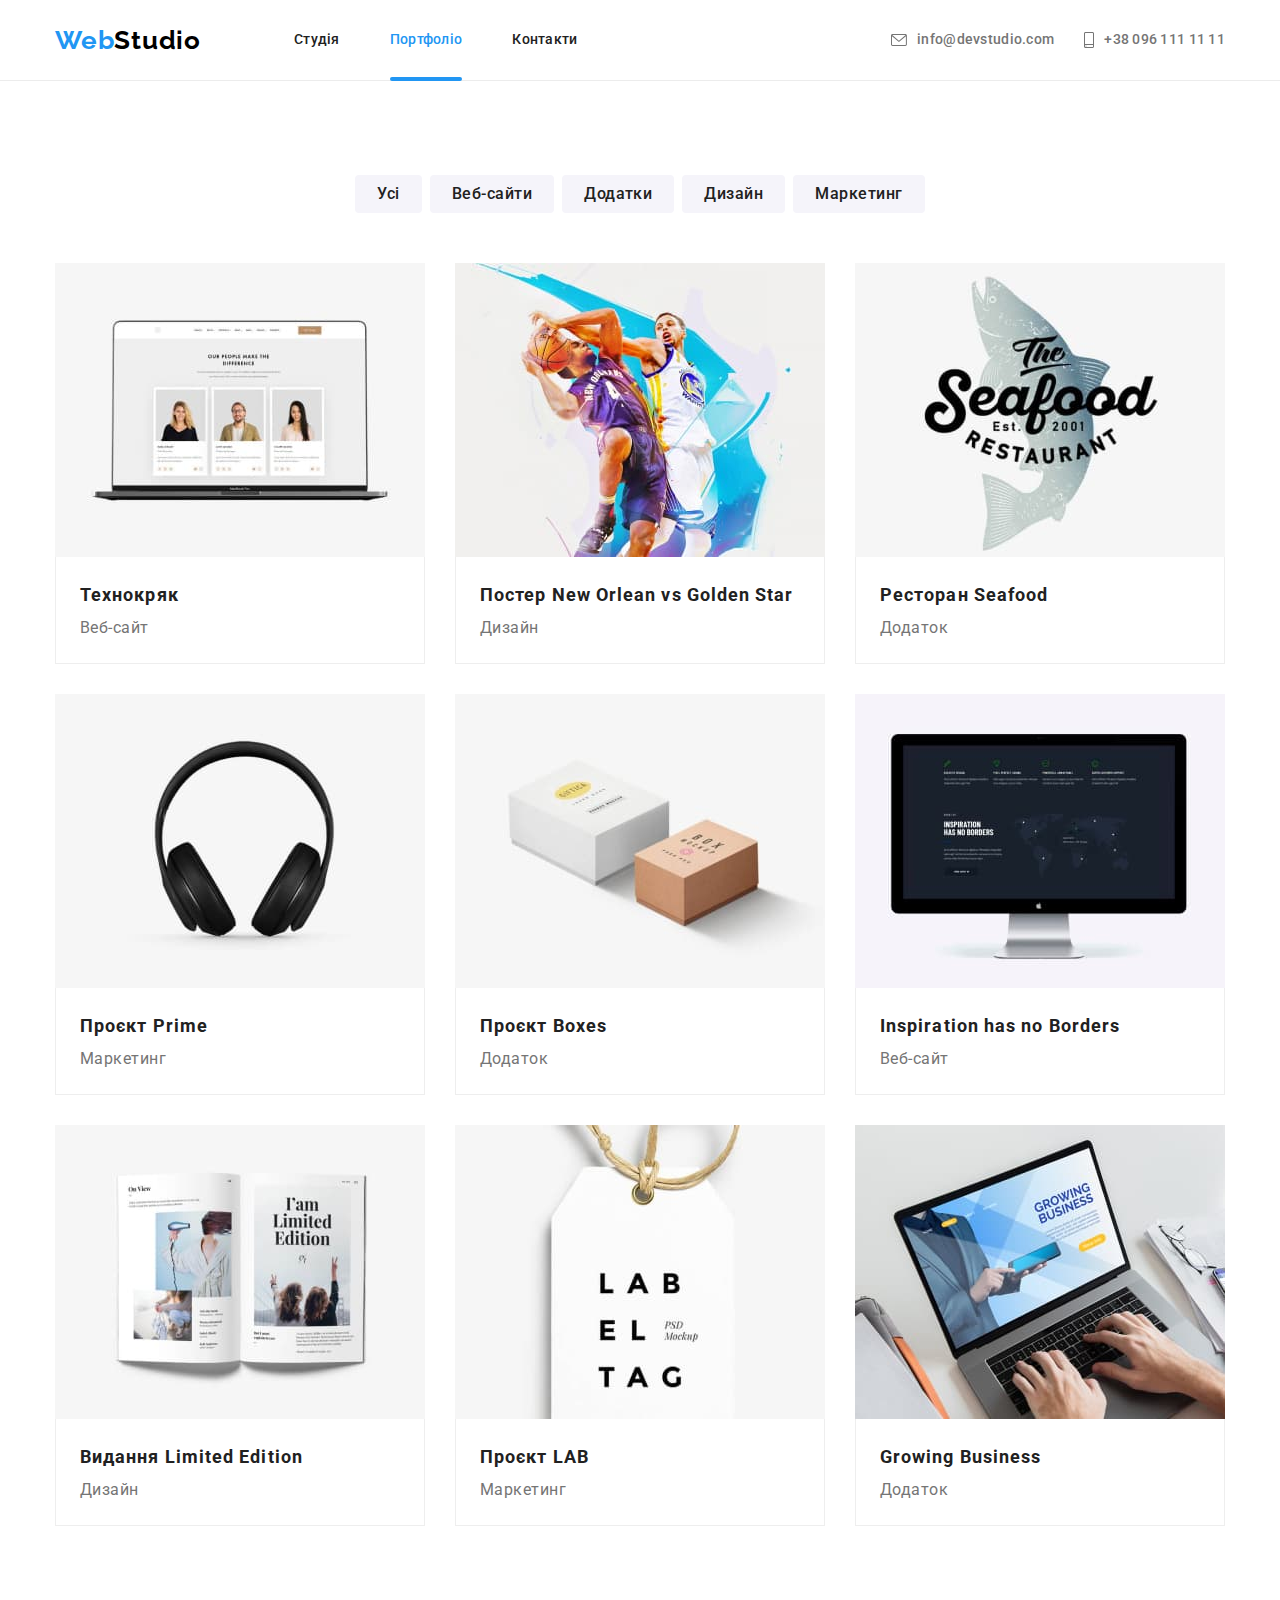
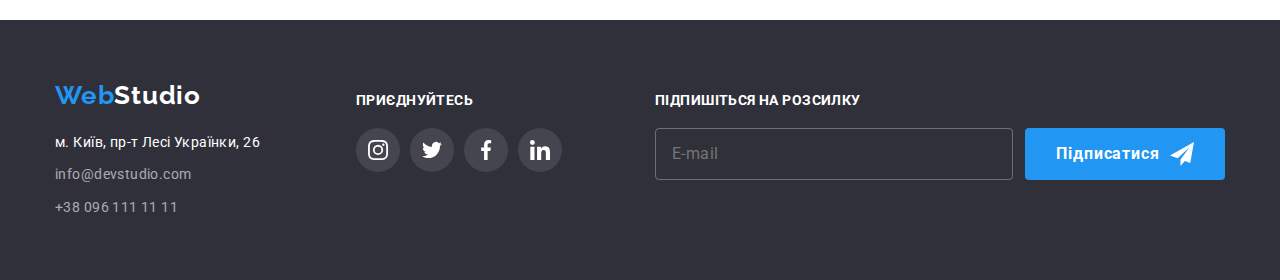
==== commit c70f4db5: "layouts: portfolio + filter;; components: heading" ====
--- a/portfolio.html
+++ b/portfolio.html
@@ -309,16 +309,16 @@
         <!-- хххххххххххххххххххххххххх Приєднуйтесь -->
         <div class="join">
           <h2 class="join__heading">приєднуйтесь</h2>
-          <ul class="join__list">
+          <ul class="soc-networks">
             <!-- _______________instagram -->
             <li class="join__item">
               <a
                 href="https://www.instagram.com/"
                 target="_blank"
                 rel="noopener noreferrer"
-                class="join__link"
+                class="join__link soc-networks__link"
               >
-                <svg class="join__icon">
+                <svg class="join__icon soc-networks__icon">
                   <use href="./images/icons.svg#instagram" width="20px" height="20px"></use>
                 </svg>
               </a>
@@ -329,9 +329,9 @@
                 href="https://twitter.com/"
                 target="_blank"
                 rel="noopener noreferrer"
-                class="join__link"
+                class="join__link soc-networks__link"
               >
-                <svg class="join__icon">
+                <svg class="join__icon soc-networks__icon">
                   <use href="./images/icons.svg#twitter" width="20px" height="20px"></use>
                 </svg>
               </a>
@@ -342,9 +342,9 @@
                 href="https://www.facebook.com/"
                 target="_blank"
                 rel="noopener noreferrer"
-                class="join__link"
+                class="join__link soc-networks__link"
               >
-                <svg class="join__icon">
+                <svg class="join__icon soc-networks__icon">
                   <use href="./images/icons.svg#facebook" width="20px" height="20px"></use>
                 </svg>
               </a>
@@ -355,9 +355,9 @@
                 href="https://www.linkedin.com/"
                 target="_blank"
                 rel="noopener noreferrer"
-                class="join__link"
+                class="join__link soc-networks__link"
               >
-                <svg class="join__icon">
+                <svg class="join__icon soc-networks__icon">
                   <use href="./images/icons.svg#linkedin" width="20px" height="20px"></use>
                 </svg>
               </a>
--- a/css/main.min.css
+++ b/css/main.min.css
@@ -1 +1 @@
-body{background-color:#fff;color:#212121;font-family:"Roboto",sans-serif}@keyframes plane{0%{transform:translate(0);rotate:0deg}25%{transform:translate(200px, 80px);rotate:-90deg}50%{transform:translate(200px, 80px);rotate:-180deg}65%{transform:translate(150px, 65px);rotate:-240deg}100%{transform:translate(0);rotate:-360deg}}.section{padding-top:94px;padding-bottom:94px}h1,h2,h3,p{margin-top:0;margin-bottom:0}ul,li{margin-top:0;margin-bottom:0;padding-left:0;list-style:none}img{display:block}.container{width:100%;max-width:1200px;margin:0 auto;padding-right:15px;padding-left:15px}.visually-hidden{position:absolute;white-space:nowrap;width:1px;height:1px;overflow:hidden;border:0;padding:0;margin:-1px}.logo{margin-right:93px;text-decoration:none;font-family:"Raleway",sans-serif;font-weight:700;font-size:26px;line-height:1.19;letter-spacing:.03em;color:#2196f3}.logo--black-part{color:#000}.logo--white-part{color:#fff}.button{border:none;border-radius:4px;font-family:inherit;font-size:16px;background-color:#2196f3;color:#fff;cursor:pointer}.soc-networks{display:flex;justify-content:center;gap:10px}.soc-networks__link{display:flex;justify-content:center;align-items:center;width:44px;height:44px;border-radius:50%;transition-property:background-color;transition-duration:250ms;transition-timing-function:cubic-bezier(0.4, 0, 0.2, 1)}.soc-networks__link:hover,.soc-networks__link:focus{background-color:#2196f3}.soc-networks__icon{width:20px;height:20px;fill:#afb1b8;transition-property:fill;transition-duration:250ms;transition-timing-function:cubic-bezier(0.4, 0, 0.2, 1)}.soc-networks__link:hover .soc-networks__icon,.soc-networks__link:focus .soc-networks__icon{fill:#fff}.page-header{border-bottom:1px solid #ececec}.page-header__container{display:flex;justify-content:space-between;align-items:center}.navigation{display:flex;align-items:center}.nav{display:flex;gap:50px}.nav__item{position:relative}.nav__link{display:inline-block;padding-top:32px;padding-bottom:32px;font-weight:500;font-size:14px;line-height:1.14;letter-spacing:.02em;text-decoration:none;color:#212121;transition-property:color;transition-duration:250ms;transition-timing-function:cubic-bezier(0.4, 0, 0.2, 1)}.nav__link:hover,.nav__link:focus{color:#2196f3}.nav__link--current{color:#2196f3}.nav__link--current::after{content:"";position:absolute;bottom:-1px;left:0;border-radius:2px;width:100%;height:4px;background-color:#2196f3}.communication{display:flex;gap:30px}.communication__contact{font-weight:500;font-size:14px;line-height:1.14;letter-spacing:.02em;text-decoration:none;color:#757575;display:flex;align-items:center;transition-property:color;transition-duration:250ms;transition-timing-function:cubic-bezier(0.4, 0, 0.2, 1)}.communication__contact:hover,.communication__contact:focus{color:#2196f3}.communication__icon{display:inline-block;margin-right:10px;fill:#757575;transition-property:fill;transition-duration:250ms;transition-timing-function:cubic-bezier(0.4, 0, 0.2, 1)}.communication__contact:hover .communication__icon,.communication__contact:focus .communication__icon{fill:#2196f3}.hero{margin-right:auto;margin-left:auto;max-width:1600px;width:100%;padding-top:200px;padding-bottom:200px;text-align:center;background-color:#2f303a;background-image:url(../images/team-work-bg.jpg),linear-gradient(to top, rgba(47, 48, 58, 0.4), rgba(47, 48, 58, 0.4));background-size:cover;background-repeat:no-repeat;background-position:right 50% bottom 50%}.hero__heading{margin-bottom:30px;color:#fff;font-style:normal;font-weight:900;font-size:44px;line-height:1.36;text-align:center;letter-spacing:.06em;text-transform:uppercase}.hero__button{padding:10px 32px;font-weight:700;line-height:30px;letter-spacing:.06em;box-shadow:0px 4px 4px rgba(0,0,0,.15);transition-property:background-color,color;transition-duration:250ms;transition-timing-function:cubic-bezier(0.4, 0, 0.2, 1)}.hero__button:focus,.hero__button:hover{background-color:#f5f4fa;color:inherit}.features__list{display:flex;justify-content:space-between}.features__item:not(:last-child){margin-right:30px}.features__image-wrap{width:270px;height:120px;margin-bottom:30px;padding:25px 100px;border-radius:4px;background-color:#f5f4fa}.features__label{font-weight:700;font-size:14px;line-height:16px;letter-spacing:.03em;text-transform:uppercase;color:#212121;margin:0;padding:0}.features__descr{font-weight:400;font-size:14px;line-height:1.71;letter-spacing:.03em;color:#757575;margin-top:10px;margin-bottom:0;padding:0}.specialization{padding-top:0}.specialization__container{flex-direction:column}.main-heading{font-size:36px;line-height:1.16;text-align:center;letter-spacing:.03em;color:#212121;margin-bottom:50px}.specialization__list{display:flex;gap:30px}.specialization__item{position:relative;padding:0}.specialization__overlay{position:absolute;bottom:0;left:0;display:flex;justify-content:center;align-items:center;width:100%;height:70px;background-color:rgba(47,48,58,.8)}.specialization__label{font-weight:700;font-size:14px;line-height:16px;text-align:center;letter-spacing:.03em;text-transform:uppercase;color:#fff}.team{background-color:#f5f4fa}.team__container{flex-direction:column}.team__list{display:flex;justify-content:space-between;gap:30px}.team__member{background-color:#fff;box-shadow:0px 1px 3px rgba(0,0,0,.12),0px 1px 1px rgba(0,0,0,.14),0px 2px 1px rgba(0,0,0,.2);border-radius:0px 0px 4px 4px}.team__card{padding:30px}.team__name{font-style:normal;font-weight:500;font-size:16px;line-height:1.18;text-align:center;letter-spacing:.03em;color:#212121;margin-bottom:10px}.team__position{font-weight:400;font-size:16px;line-height:19px;text-align:center;letter-spacing:.03em;color:#757575;margin-bottom:16px}.clients__list{display:flex;justify-content:center;gap:30px}.clients__link{width:170px;height:92px;display:flex;justify-content:center;align-items:center;border-radius:4px;border:#afb1b8 solid 1px;transition-property:border-color;transition-duration:250ms;transition-timing-function:cubic-bezier(0.4, 0, 0.2, 1)}.clients__logo{width:160px;height:60px;fill:#afb1b8;transition-property:fill;transition-duration:250ms;transition-timing-function:cubic-bezier(0.4, 0, 0.2, 1)}.clients__link:hover,.clients__link:focus{border:#2196f3 1px solid}.clients__link:hover .clients__logo,.clients__link:focus .clients__logo{fill:#2196f3}.portfolio__container{display:flex;flex-direction:column}.filter{display:flex;justify-content:center;gap:8px}.filter__button{padding:6px 22px;font-weight:500;line-height:1.62;letter-spacing:.03em;color:#212121;background-color:#f5f4fa;transition-property:color,background-color,box-shadow;transition-duration:250ms;transition-timing-function:cubic-bezier(0.4, 0, 0.2, 1)}.filter__button:hover,.filter__button:focus{background-color:#2196f3;color:#fff;box-shadow:0px 3px 1px rgba(0,0,0,.1),0px 1px 2px rgba(0,0,0,.08),0px 2px 2px rgba(0,0,0,.12)}.portfolio{margin-top:50px;display:flex;flex-wrap:wrap;gap:30px}.portfolio__card{flex-basis:calc((100% - 68px)/3);transition-property:box-shadow;transition-duration:250ms;transition-timing-function:cubic-bezier(0.4, 0, 0.2, 1)}.portfolio__card:hover{box-shadow:0px 1px 1px rgba(0,0,0,.12),0px 4px 4px rgba(0,0,0,.06),1px 4px 6px rgba(0,0,0,.16)}.portfolio__overlay{position:relative;overflow:hidden}.portfolio__descr{position:absolute;top:0;left:0;transform:translateY(101%);width:100%;height:100%;padding:63px 24px;font-weight:400;font-size:18px;line-height:1.5555555556;letter-spacing:.03em;color:#fff;background-color:rgba(33,150,243,.9);transition-property:transform;transition-duration:250ms;transition-timing-function:cubic-bezier(0.4, 0, 0.2, 1)}.portfolio__card:hover .portfolio__descr{transform:translateY(0%)}.portfolio__label{padding:20px 24px;border:1px solid #eee;border-top:none}.portfolio__title{font-weight:700;font-size:18px;line-height:2;letter-spacing:.06em}.portfolio__type{color:#757575;font-size:16px;line-height:1.87;letter-spacing:.03em}.footer{background-color:#2f303a;padding-top:60px;padding-bottom:60px}.footer__container{display:flex}.footer__logo{width:100%;margin-bottom:20px}.address{display:flex;flex-direction:column;max-width:231px;width:100%}.address__item:not(:last-child){margin-bottom:9px}.address__link{text-decoration:none;font-style:normal;font-weight:400;font-size:14px;line-height:1.71;letter-spacing:.03em;transition-property:color;transition-duration:250ms;transition-timing-function:cubic-bezier(0.4, 0, 0.2, 1)}.address__link:focus,.address__link:hover{color:#2196f3}.address__location{color:#fff}.address__contact{color:rgba(255,255,255,.6)}.join{margin-top:12px;margin-left:70px}.join__heading{margin-bottom:20px;font-weight:700;font-size:14px;line-height:1.1428571429;letter-spacing:.03em;text-transform:uppercase;color:#fff}.join__link{background-color:rgba(255,255,255,.1);transition-property:background-color;transition-duration:250ms;transition-timing-function:cubic-bezier(0.4, 0, 0.2, 1)}.join__icon{fill:#fff}.subscribe{margin-left:93px;margin-top:12px;width:100%}.subscribe__heading{margin-bottom:20px;font-size:14px;line-height:1.1428571429;letter-spacing:.03em;text-transform:uppercase;color:#fff}.subscribe__form{display:flex;justify-content:space-between}.subscribe__field{margin-right:12px;padding:15px 16px;width:358px;font-size:16px;line-height:1.25;letter-spacing:.03em;color:#fff;border:1px solid rgba(255,255,255,.3);border-radius:4px;background-color:rgba(0,0,0,0);transition-property:border;transition-duration:250ms;transition-timing-function:250ms cubic-bezier(0.4, 0, 0.2, 1)}.subscribe__field:focus{outline:rgba(0,0,0,0);border:1px solid #2196f3}.subscribe__button{display:flex;justify-content:center;align-items:center;width:200px;padding:10px 28px;font-weight:700;line-height:30px;letter-spacing:.06em;transition-property:background-color,border;transition-duration:250ms;transition-timing-function:250ms cubic-bezier(0.4, 0, 0.2, 1)}.subscribe__button:hover,.subscribe__button:focus{background-color:rgba(255,255,255,.1)}.subscribe__button:focus{outline:rgba(0,0,0,0);border:1px solid #2196f3}.subscribe__icon{margin-left:10px;width:24px;height:24px;fill:#fff;transform-origin:center;transition-property:fill;transition-duration:250ms;transition-timing-function:250ms cubic-bezier(0.4, 0, 0.2, 1)}.subscribe__button:hover .subscribe__icon{fill:#2196f3}.subscribe__button:focus .subscribe__icon{fill:#2196f3;animation-name:plane;animation-duration:1750ms;animation-timing-function:linear;animation-fill-mode:forwards}.backdrop{position:fixed;top:0;left:0;width:100%;height:100%;background-color:rgba(0,0,0,.2);transition-property:visibility,opacity;transition-duration:250ms;transition-timing-function:cubic-bezier(0.4, 0, 0.2, 1)}.backdrop.is-hidden{visibility:hidden;opacity:0;pointer-events:none;transition-property:visibility,opacity;transition-duration:250ms;transition-timing-function:cubic-bezier(0.4, 0, 0.2, 1)}.backdrop.is-hidden .modal{transform:translate(100%, -100%) rotate(360deg) scale(0)}.modal{position:absolute;top:50%;left:50%;transform:translate(-50%, -50%);padding:40px;width:528px;min-height:581px;background-color:#fff;border-radius:4px;transition:transform 250ms cubic-bezier(0.4, 0, 0.2, 1)}.modal__close-button{position:absolute;top:8px;right:8px;display:flex;justify-content:center;align-items:center;width:30px;height:30px;border-width:1px;border-style:solid;border-color:rgba(0,0,0,.1);background-color:#fff;border-radius:50%;cursor:pointer;transition-property:background-color;transition-duration:250ms;transition-timing-function:250ms cubic-bezier(0.4, 0, 0.2, 1)}.modal__close-button:hover,.modal__close-button:focus{background-color:#fff}.modal__close-icon{width:18px;height:18px;fill:#000;transition-property:fill;transition-duration:250ms;transition-timing-function:250ms cubic-bezier(0.4, 0, 0.2, 1)}.modal__close-button:hover .modal__close-icon,.modal__close-button:focus .modal__close-icon{fill:#2196f3}.modal__heading{margin-bottom:12px;font-size:20px;line-height:1.15;text-align:center;letter-spacing:.03em}.form__wrap{position:relative;display:flex;flex-direction:column}.form__wrap:not(:last-child){margin-bottom:10px}.form__lable{margin-bottom:4px;font-weight:400;font-size:12px;line-height:14px;letter-spacing:.01em;color:#757575}.modal__input{position:relative}.modal__field{padding:11px 42px;border:1px solid rgba(33,33,33,.2);border-radius:4px;width:100%;transition-property:border;transition-duration:250ms;transition-timing-function:250ms cubic-bezier(0.4, 0, 0.2, 1)}.modal__field:focus{outline:rgba(0,0,0,0);border:1px solid #2196f3}.modal__input-icon{position:absolute;bottom:50%;left:12px;width:18px;height:18px;transform:translateY(50%);transition-property:fill;transition-duration:250ms;transition-timing-function:250ms cubic-bezier(0.4, 0, 0.2, 1)}.modal__field:focus+.modal__input-icon{fill:#2196f3}.form__wrap:nth-child(4){margin-bottom:20px}.modal__comment{height:120px;padding:12px 16px;resize:none;border:1px solid rgba(33,33,33,.2);border-radius:4px;font-weight:400;font-size:12px;line-height:1.1666666667;letter-spacing:.01em;color:#757575;transition-property:border;transition-duration:250ms;transition-timing-function:250ms cubic-bezier(0.4, 0, 0.2, 1)}.modal__comment::placeholder{color:rgba(117,117,117,.5)}.modal__comment:focus{outline:rgba(0,0,0,0);border:1px solid #2196f3}.checkbox__wrap{text-align:center;margin-bottom:30px;user-select:none}.checkbox__label{color:#757575;font-weight:400;font-size:14px;line-height:1.71;letter-spacing:.03em}.checkbox__tick.visually-hidden{transform:translate(9px, 20px);outline:none}.checkbox__frame{display:inline-flex;justify-content:center;align-items:center;margin-right:3px;width:16px;height:15px;border-radius:4px;border:2px solid #000;background-color:rgba(0,0,0,0)}.checkbox__tick:checked+.checkbox__frame{border-color:#2196f3;background-color:#2196f3}.checkbox__icon{fill:rgba(0,0,0,0);width:100%;height:100%}.checkbox__tick:checked+.checkbox__frame svg{fill:#fff}.checkbox__policy{font-weight:400;font-size:14px;line-height:1.71;letter-spacing:.03em;color:#2196f3}.modal__button{display:block;margin-left:auto;margin-right:auto;padding:10px 52px;font-weight:700;line-height:1.87;letter-spacing:.06em;box-shadow:0px 4px 4px rgba(0,0,0,.15)}/*# sourceMappingURL=main.min.css.map */+body{background-color:#fff;color:#212121;font-family:"Roboto",sans-serif}@keyframes plane{0%{transform:translate(0);rotate:0deg}25%{transform:translate(200px, 80px);rotate:-90deg}50%{transform:translate(200px, 80px);rotate:-180deg}65%{transform:translate(150px, 65px);rotate:-240deg}100%{transform:translate(0);rotate:-360deg}}.section{padding-top:94px;padding-bottom:94px}h1,h2,h3,p{margin-top:0;margin-bottom:0}ul,li{margin-top:0;margin-bottom:0;padding-left:0;list-style:none}img{display:block}.container{width:100%;max-width:1200px;margin:0 auto;padding-right:15px;padding-left:15px}.visually-hidden{position:absolute;white-space:nowrap;width:1px;height:1px;overflow:hidden;border:0;padding:0;margin:-1px}.logo{margin-right:93px;text-decoration:none;font-family:"Raleway",sans-serif;font-weight:700;font-size:26px;line-height:1.19;letter-spacing:.03em;color:#2196f3}.logo--black-part{color:#000}.logo--white-part{color:#fff}.button{border:none;border-radius:4px;font-family:inherit;font-size:16px;background-color:#2196f3;color:#fff;cursor:pointer}.heading{margin-bottom:50px;font-size:36px;line-height:1.16;text-align:center;letter-spacing:.03em;color:#212121}.soc-networks{display:flex;justify-content:center;gap:10px}.soc-networks__link{display:flex;justify-content:center;align-items:center;width:44px;height:44px;border-radius:50%;transition-property:background-color;transition-duration:250ms;transition-timing-function:cubic-bezier(0.4, 0, 0.2, 1)}.soc-networks__link:hover,.soc-networks__link:focus{background-color:#2196f3}.soc-networks__icon{width:20px;height:20px;fill:#afb1b8;transition-property:fill;transition-duration:250ms;transition-timing-function:cubic-bezier(0.4, 0, 0.2, 1)}.soc-networks__link:hover .soc-networks__icon,.soc-networks__link:focus .soc-networks__icon{fill:#fff}.page-header{border-bottom:1px solid #ececec}.page-header__container{display:flex;justify-content:space-between;align-items:center}.navigation{display:flex;align-items:center}.nav{display:flex;gap:50px}.nav__item{position:relative}.nav__link{display:inline-block;padding-top:32px;padding-bottom:32px;font-weight:500;font-size:14px;line-height:1.14;letter-spacing:.02em;text-decoration:none;color:#212121;transition-property:color;transition-duration:250ms;transition-timing-function:cubic-bezier(0.4, 0, 0.2, 1)}.nav__link:hover,.nav__link:focus{color:#2196f3}.nav__link--current{color:#2196f3}.nav__link--current::after{content:"";position:absolute;bottom:-1px;left:0;border-radius:2px;width:100%;height:4px;background-color:#2196f3}.communication{display:flex;gap:30px}.communication__contact{font-weight:500;font-size:14px;line-height:1.14;letter-spacing:.02em;text-decoration:none;color:#757575;display:flex;align-items:center;transition-property:color;transition-duration:250ms;transition-timing-function:cubic-bezier(0.4, 0, 0.2, 1)}.communication__contact:hover,.communication__contact:focus{color:#2196f3}.communication__icon{display:inline-block;margin-right:10px;fill:#757575;transition-property:fill;transition-duration:250ms;transition-timing-function:cubic-bezier(0.4, 0, 0.2, 1)}.communication__contact:hover .communication__icon,.communication__contact:focus .communication__icon{fill:#2196f3}.hero{margin-right:auto;margin-left:auto;max-width:1600px;width:100%;padding-top:200px;padding-bottom:200px;text-align:center;background-color:#2f303a;background-image:url(../images/team-work-bg.jpg),linear-gradient(to top, rgba(47, 48, 58, 0.4), rgba(47, 48, 58, 0.4));background-size:cover;background-repeat:no-repeat;background-position:right 50% bottom 50%}.hero__heading{margin-bottom:30px;color:#fff;font-style:normal;font-weight:900;font-size:44px;line-height:1.36;text-align:center;letter-spacing:.06em;text-transform:uppercase}.hero__button{padding:10px 32px;font-weight:700;line-height:30px;letter-spacing:.06em;box-shadow:0px 4px 4px rgba(0,0,0,.15);transition-property:background-color,color;transition-duration:250ms;transition-timing-function:cubic-bezier(0.4, 0, 0.2, 1)}.hero__button:focus,.hero__button:hover{background-color:#f5f4fa;color:inherit}.features{display:flex;justify-content:space-between}.features__item:not(:last-child){margin-right:30px}.features__image-wrap{width:270px;height:120px;margin-bottom:30px;padding:25px 100px;border-radius:4px;background-color:#f5f4fa}.features__label{font-weight:700;font-size:14px;line-height:16px;letter-spacing:.03em;text-transform:uppercase;color:#212121;margin:0;padding:0}.features__descr{font-weight:400;font-size:14px;line-height:1.71;letter-spacing:.03em;color:#757575;margin-top:10px;margin-bottom:0;padding:0}.specialization{padding-top:0}.specialization__container{flex-direction:column}.specialization__list{display:flex;gap:30px}.specialization__item{position:relative;padding:0}.specialization__overlay{position:absolute;bottom:0;left:0;display:flex;justify-content:center;align-items:center;width:100%;height:70px;background-color:rgba(47,48,58,.8)}.specialization__label{font-weight:700;font-size:14px;line-height:16px;text-align:center;letter-spacing:.03em;text-transform:uppercase;color:#fff}.team{background-color:#f5f4fa}.team__container{flex-direction:column}.team__list{display:flex;justify-content:space-between;gap:30px}.team__member{background-color:#fff;box-shadow:0px 1px 3px rgba(0,0,0,.12),0px 1px 1px rgba(0,0,0,.14),0px 2px 1px rgba(0,0,0,.2);border-radius:0px 0px 4px 4px}.team__card{padding:30px}.team__name{font-style:normal;font-weight:500;font-size:16px;line-height:1.18;text-align:center;letter-spacing:.03em;color:#212121;margin-bottom:10px}.team__position{font-weight:400;font-size:16px;line-height:19px;text-align:center;letter-spacing:.03em;color:#757575;margin-bottom:16px}.clients__list{display:flex;justify-content:center;gap:30px}.clients__link{width:170px;height:92px;display:flex;justify-content:center;align-items:center;border-radius:4px;border:#afb1b8 solid 1px;transition-property:border-color;transition-duration:250ms;transition-timing-function:cubic-bezier(0.4, 0, 0.2, 1)}.clients__logo{width:160px;height:60px;fill:#afb1b8;transition-property:fill;transition-duration:250ms;transition-timing-function:cubic-bezier(0.4, 0, 0.2, 1)}.clients__link:hover,.clients__link:focus{border:#2196f3 1px solid}.clients__link:hover .clients__logo,.clients__link:focus .clients__logo{fill:#2196f3}.portfolio__container{display:flex;flex-direction:column}.portfolio{margin-top:50px;display:flex;flex-wrap:wrap;gap:30px}.portfolio__card{flex-basis:calc((100% - 68px)/3);transition-property:box-shadow;transition-duration:250ms;transition-timing-function:cubic-bezier(0.4, 0, 0.2, 1)}.portfolio__card:hover{box-shadow:0px 1px 1px rgba(0,0,0,.12),0px 4px 4px rgba(0,0,0,.06),1px 4px 6px rgba(0,0,0,.16)}.portfolio__overlay{position:relative;overflow:hidden}.portfolio__descr{position:absolute;top:0;left:0;transform:translateY(101%);width:100%;height:100%;padding:63px 24px;font-weight:400;font-size:18px;line-height:1.5555555556;letter-spacing:.03em;color:#fff;background-color:rgba(33,150,243,.9);transition-property:transform;transition-duration:250ms;transition-timing-function:cubic-bezier(0.4, 0, 0.2, 1)}.portfolio__card:hover .portfolio__descr{transform:translateY(0%)}.portfolio__label{padding:20px 24px;border:1px solid #eee;border-top:none}.portfolio__title{font-weight:700;font-size:18px;line-height:2;letter-spacing:.06em}.portfolio__type{color:#757575;font-size:16px;line-height:1.87;letter-spacing:.03em}.filter{display:flex;justify-content:center;gap:8px}.filter__button{padding:6px 22px;font-weight:500;line-height:1.62;letter-spacing:.03em;color:#212121;background-color:#f5f4fa;transition-property:color,background-color,box-shadow;transition-duration:250ms;transition-timing-function:cubic-bezier(0.4, 0, 0.2, 1)}.filter__button:hover,.filter__button:focus{background-color:#2196f3;color:#fff;box-shadow:0px 3px 1px rgba(0,0,0,.1),0px 1px 2px rgba(0,0,0,.08),0px 2px 2px rgba(0,0,0,.12)}.footer{background-color:#2f303a;padding-top:60px;padding-bottom:60px}.footer__container{display:flex}.footer__logo{width:100%;margin-bottom:20px}.address{display:flex;flex-direction:column;max-width:231px;width:100%}.address__item:not(:last-child){margin-bottom:9px}.address__link{text-decoration:none;font-style:normal;font-weight:400;font-size:14px;line-height:1.71;letter-spacing:.03em;transition-property:color;transition-duration:250ms;transition-timing-function:cubic-bezier(0.4, 0, 0.2, 1)}.address__link:focus,.address__link:hover{color:#2196f3}.address__location{color:#fff}.address__contact{color:rgba(255,255,255,.6)}.join{margin-top:12px;margin-left:70px}.join__heading{margin-bottom:20px;font-weight:700;font-size:14px;line-height:1.1428571429;letter-spacing:.03em;text-transform:uppercase;color:#fff}.join__link{background-color:rgba(255,255,255,.1);transition-property:background-color;transition-duration:250ms;transition-timing-function:cubic-bezier(0.4, 0, 0.2, 1)}.join__icon{fill:#fff}.subscribe{margin-left:93px;margin-top:12px;width:100%}.subscribe__heading{margin-bottom:20px;font-size:14px;line-height:1.1428571429;letter-spacing:.03em;text-transform:uppercase;color:#fff}.subscribe__form{display:flex;justify-content:space-between}.subscribe__field{margin-right:12px;padding:15px 16px;width:358px;font-size:16px;line-height:1.25;letter-spacing:.03em;color:#fff;border:1px solid rgba(255,255,255,.3);border-radius:4px;background-color:rgba(0,0,0,0);transition-property:border;transition-duration:250ms;transition-timing-function:250ms cubic-bezier(0.4, 0, 0.2, 1)}.subscribe__field:focus{outline:rgba(0,0,0,0);border:1px solid #2196f3}.subscribe__button{display:flex;justify-content:center;align-items:center;width:200px;padding:10px 28px;font-weight:700;line-height:30px;letter-spacing:.06em;transition-property:background-color,border;transition-duration:250ms;transition-timing-function:250ms cubic-bezier(0.4, 0, 0.2, 1)}.subscribe__button:hover,.subscribe__button:focus{background-color:rgba(255,255,255,.1)}.subscribe__button:focus{outline:rgba(0,0,0,0);border:1px solid #2196f3}.subscribe__icon{margin-left:10px;width:24px;height:24px;fill:#fff;transform-origin:center;transition-property:fill;transition-duration:250ms;transition-timing-function:250ms cubic-bezier(0.4, 0, 0.2, 1)}.subscribe__button:hover .subscribe__icon{fill:#2196f3}.subscribe__button:focus .subscribe__icon{fill:#2196f3;animation-name:plane;animation-duration:1750ms;animation-timing-function:linear;animation-fill-mode:forwards}.backdrop{position:fixed;top:0;left:0;width:100%;height:100%;background-color:rgba(0,0,0,.2);transition-property:visibility,opacity;transition-duration:250ms;transition-timing-function:cubic-bezier(0.4, 0, 0.2, 1)}.backdrop.is-hidden{visibility:hidden;opacity:0;pointer-events:none;transition-property:visibility,opacity;transition-duration:250ms;transition-timing-function:cubic-bezier(0.4, 0, 0.2, 1)}.backdrop.is-hidden .modal{transform:translate(100%, -100%) rotate(360deg) scale(0)}.modal{position:absolute;top:50%;left:50%;transform:translate(-50%, -50%);padding:40px;width:528px;min-height:581px;background-color:#fff;border-radius:4px;transition:transform 250ms cubic-bezier(0.4, 0, 0.2, 1)}.modal__close-button{position:absolute;top:8px;right:8px;display:flex;justify-content:center;align-items:center;width:30px;height:30px;border-width:1px;border-style:solid;border-color:rgba(0,0,0,.1);background-color:#fff;border-radius:50%;cursor:pointer;transition-property:background-color;transition-duration:250ms;transition-timing-function:250ms cubic-bezier(0.4, 0, 0.2, 1)}.modal__close-button:hover,.modal__close-button:focus{background-color:#fff}.modal__close-icon{width:18px;height:18px;fill:#000;transition-property:fill;transition-duration:250ms;transition-timing-function:250ms cubic-bezier(0.4, 0, 0.2, 1)}.modal__close-button:hover .modal__close-icon,.modal__close-button:focus .modal__close-icon{fill:#2196f3}.modal__heading{margin-bottom:12px;font-size:20px;line-height:1.15;text-align:center;letter-spacing:.03em}.form__wrap{position:relative;display:flex;flex-direction:column}.form__wrap:not(:last-child){margin-bottom:10px}.form__lable{margin-bottom:4px;font-weight:400;font-size:12px;line-height:14px;letter-spacing:.01em;color:#757575}.modal__input{position:relative}.modal__field{padding:11px 42px;border:1px solid rgba(33,33,33,.2);border-radius:4px;width:100%;transition-property:border;transition-duration:250ms;transition-timing-function:250ms cubic-bezier(0.4, 0, 0.2, 1)}.modal__field:focus{outline:rgba(0,0,0,0);border:1px solid #2196f3}.modal__input-icon{position:absolute;bottom:50%;left:12px;width:18px;height:18px;transform:translateY(50%);transition-property:fill;transition-duration:250ms;transition-timing-function:250ms cubic-bezier(0.4, 0, 0.2, 1)}.modal__field:focus+.modal__input-icon{fill:#2196f3}.form__wrap:nth-child(4){margin-bottom:20px}.modal__comment{height:120px;padding:12px 16px;resize:none;border:1px solid rgba(33,33,33,.2);border-radius:4px;font-weight:400;font-size:12px;line-height:1.1666666667;letter-spacing:.01em;color:#757575;transition-property:border;transition-duration:250ms;transition-timing-function:250ms cubic-bezier(0.4, 0, 0.2, 1)}.modal__comment::placeholder{color:rgba(117,117,117,.5)}.modal__comment:focus{outline:rgba(0,0,0,0);border:1px solid #2196f3}.checkbox__wrap{text-align:center;margin-bottom:30px;user-select:none}.checkbox__label{color:#757575;font-weight:400;font-size:14px;line-height:1.71;letter-spacing:.03em}.checkbox__tick.visually-hidden{transform:translate(9px, 20px);outline:none}.checkbox__frame{display:inline-flex;justify-content:center;align-items:center;margin-right:3px;width:16px;height:15px;border-radius:4px;border:2px solid #000;background-color:rgba(0,0,0,0)}.checkbox__tick:checked+.checkbox__frame{border-color:#2196f3;background-color:#2196f3}.checkbox__icon{fill:rgba(0,0,0,0);width:100%;height:100%}.checkbox__tick:checked+.checkbox__frame svg{fill:#fff}.checkbox__policy{font-weight:400;font-size:14px;line-height:1.71;letter-spacing:.03em;color:#2196f3}.modal__button{display:block;margin-left:auto;margin-right:auto;padding:10px 52px;font-weight:700;line-height:1.87;letter-spacing:.06em;box-shadow:0px 4px 4px rgba(0,0,0,.15)}/*# sourceMappingURL=main.min.css.map */